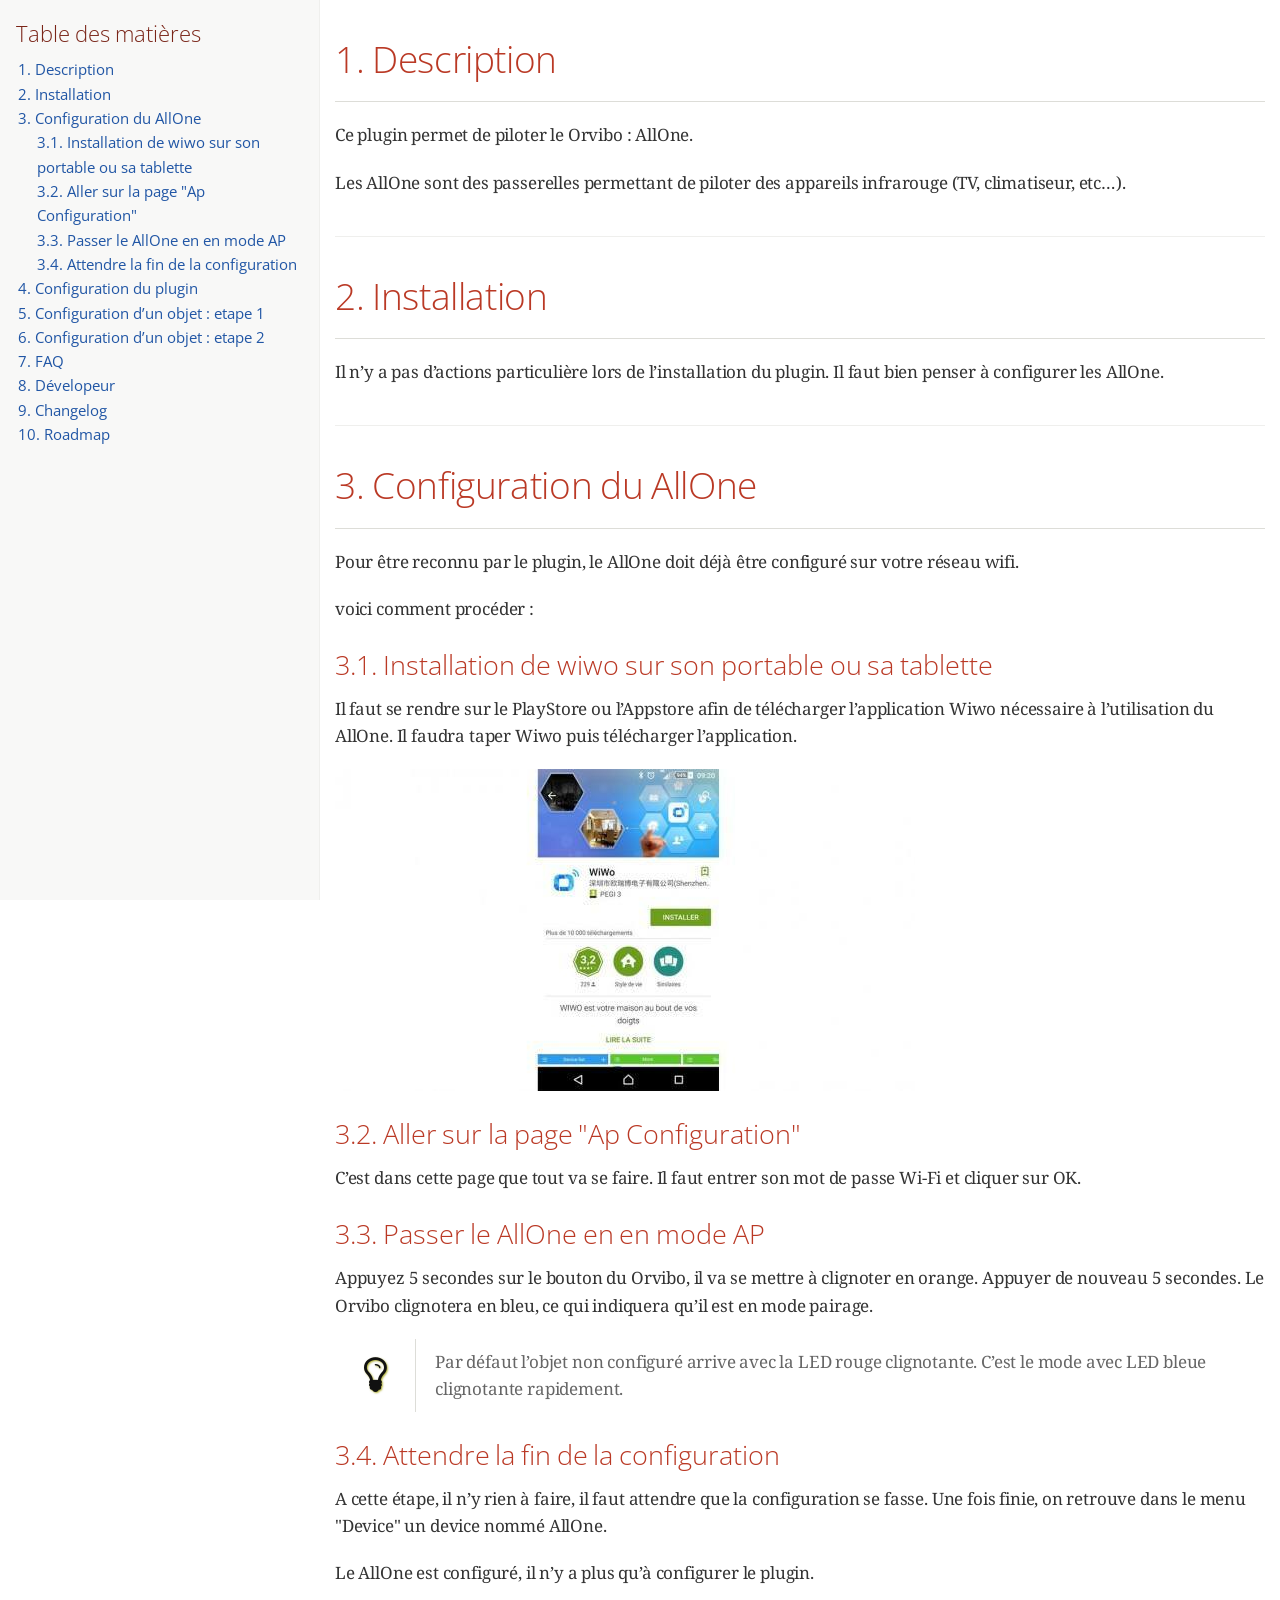
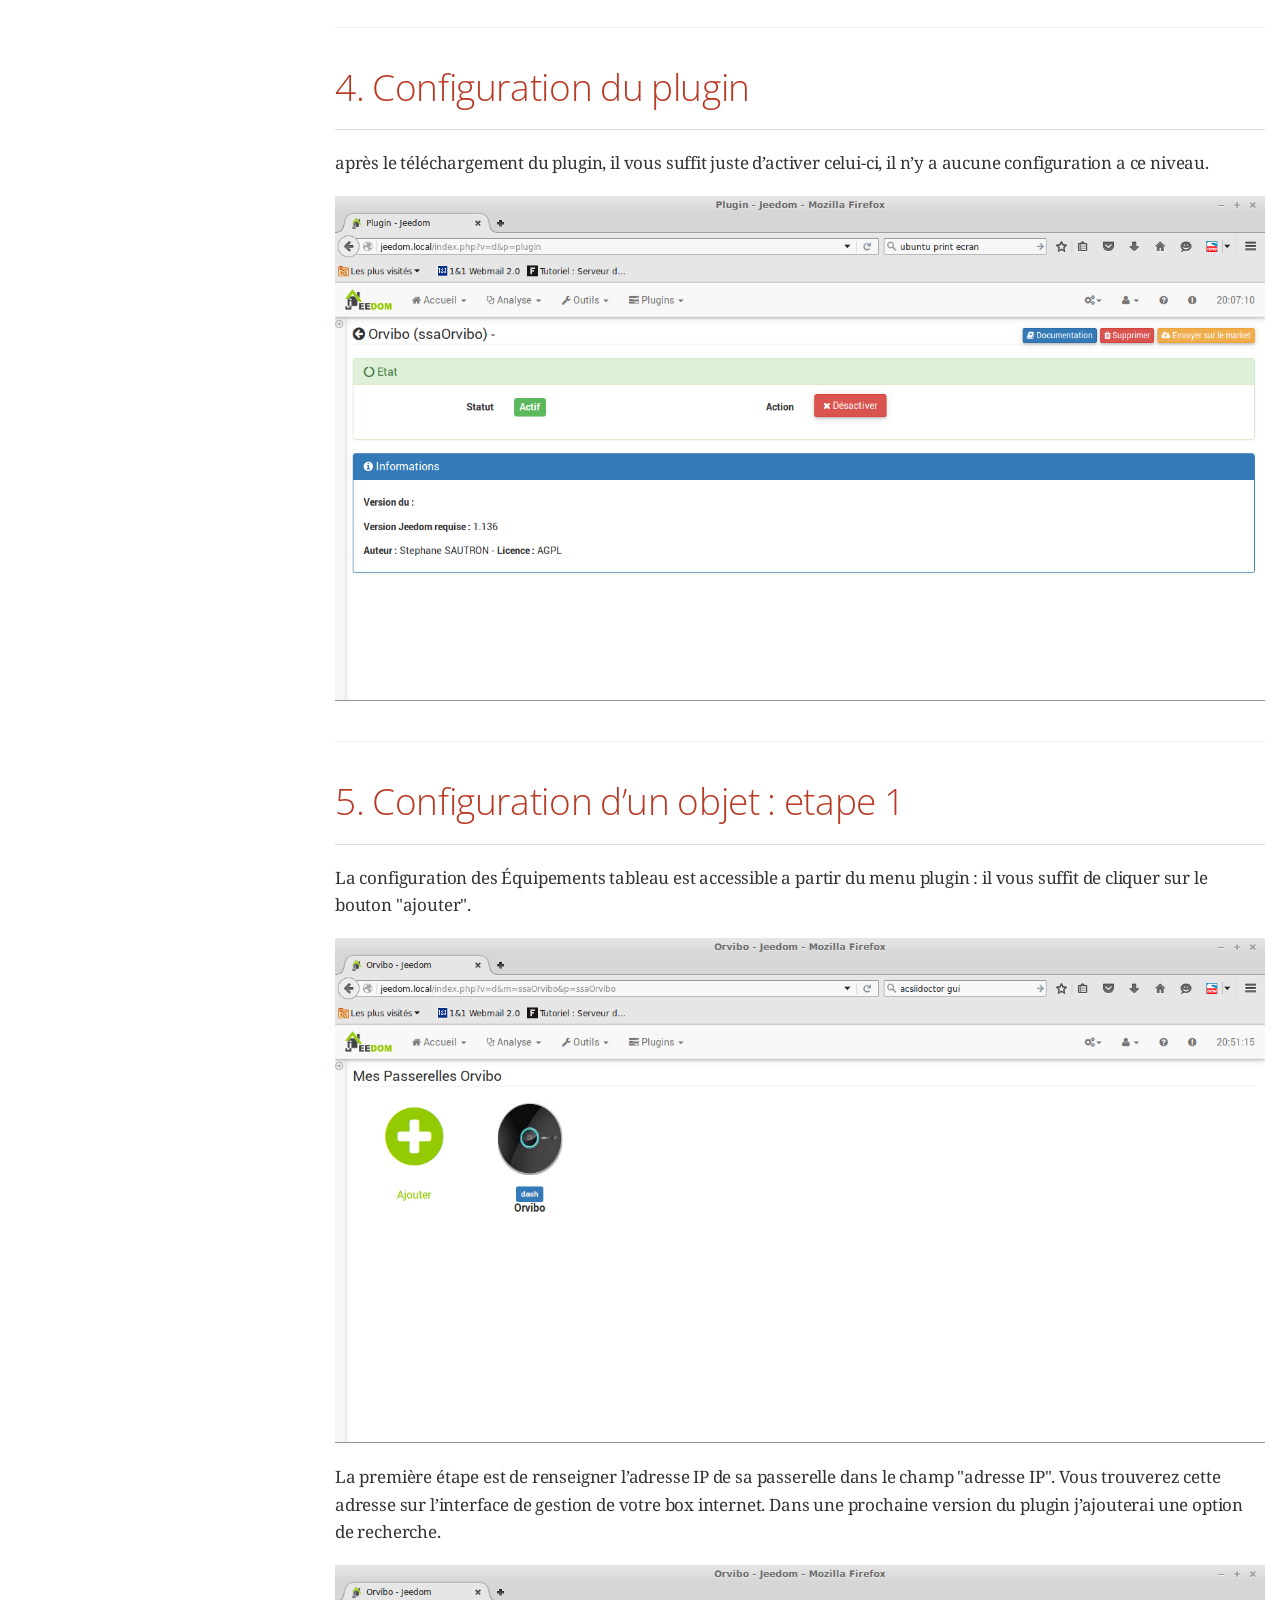
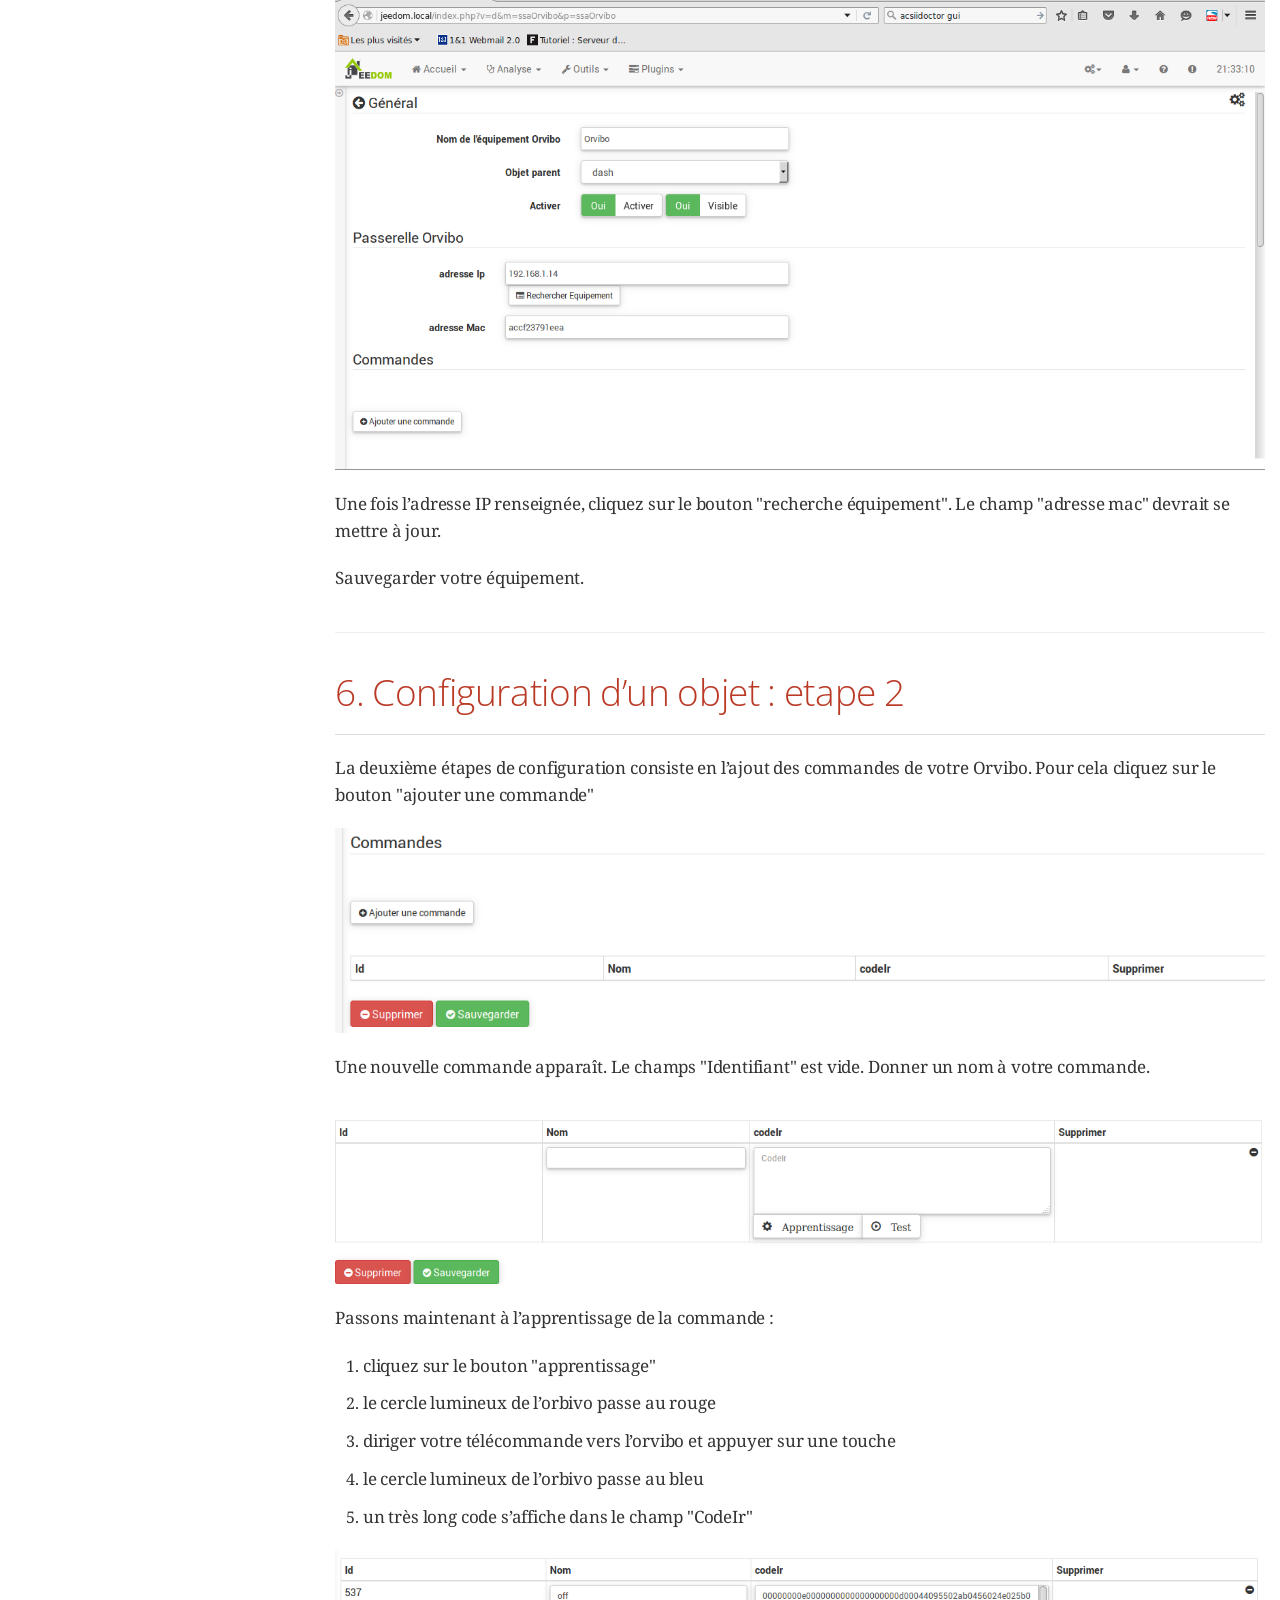
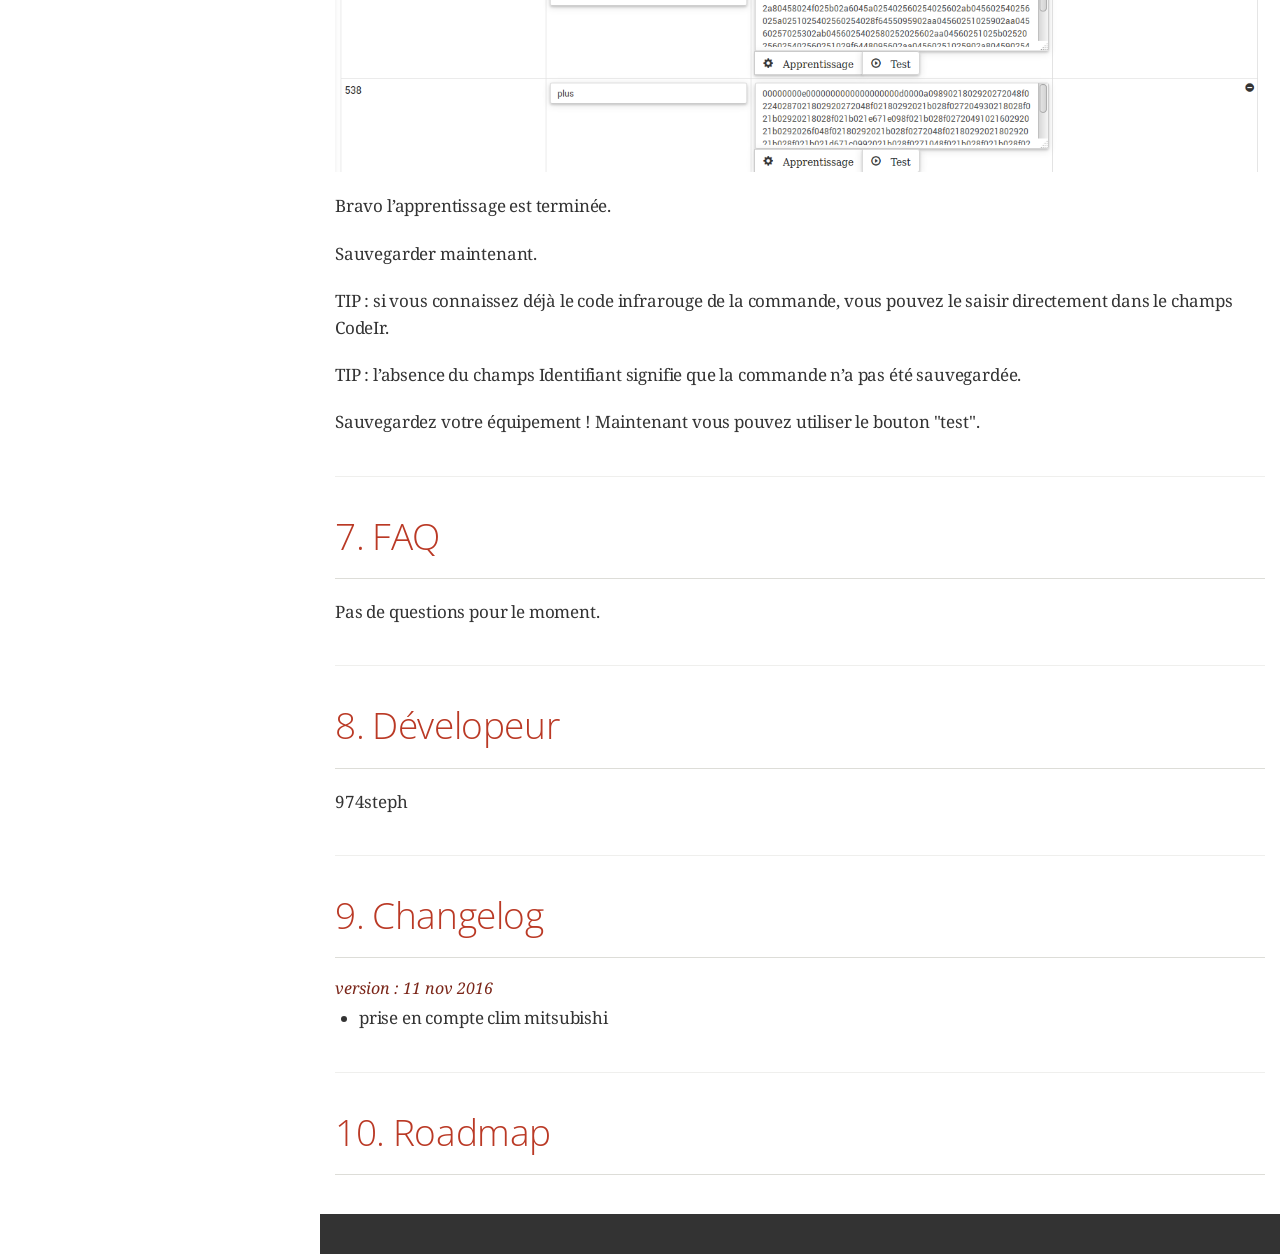
==== doc/de_DE/index.html @ c1d986a6 "[ROBOT] Action all" ====
<!DOCTYPE html>
<html lang="en">
<head>
<meta charset="UTF-8">
<!--[if IE]><meta http-equiv="X-UA-Compatible" content="IE=edge"><![endif]-->
<meta name="viewport" content="width=device-width, initial-scale=1.0">
<meta name="generator" content="Asciidoctor 1.5.3.dev">
<title>guide</title>
<link rel="stylesheet" href="https://fonts.googleapis.com/css?family=Open+Sans:300,300italic,400,400italic,600,600italic%7CNoto+Serif:400,400italic,700,700italic%7CDroid+Sans+Mono:400,700">
<style>
/* Asciidoctor default stylesheet | MIT License | http://asciidoctor.org */
/* Remove the comments around the @import statement below when using this as a custom stylesheet */
/*@import "https://fonts.googleapis.com/css?family=Open+Sans:300,300italic,400,400italic,600,600italic%7CNoto+Serif:400,400italic,700,700italic%7CDroid+Sans+Mono:400,700";*/
article,aside,details,figcaption,figure,footer,header,hgroup,main,nav,section,summary{display:block}
audio,canvas,video{display:inline-block}
audio:not([controls]){display:none;height:0}
[hidden],template{display:none}
script{display:none!important}
html{font-family:sans-serif;-ms-text-size-adjust:100%;-webkit-text-size-adjust:100%}
body{margin:0}
a{background:transparent}
a:focus{outline:thin dotted}
a:active,a:hover{outline:0}
h1{font-size:2em;margin:.67em 0}
abbr[title]{border-bottom:1px dotted}
b,strong{font-weight:bold}
dfn{font-style:italic}
hr{-moz-box-sizing:content-box;box-sizing:content-box;height:0}
mark{background:#ff0;color:#000}
code,kbd,pre,samp{font-family:monospace;font-size:1em}
pre{white-space:pre-wrap}
q{quotes:"\201C" "\201D" "\2018" "\2019"}
small{font-size:80%}
sub,sup{font-size:75%;line-height:0;position:relative;vertical-align:baseline}
sup{top:-.5em}
sub{bottom:-.25em}
img{border:0}
svg:not(:root){overflow:hidden}
figure{margin:0}
fieldset{border:1px solid silver;margin:0 2px;padding:.35em .625em .75em}
legend{border:0;padding:0}
button,input,select,textarea{font-family:inherit;font-size:100%;margin:0}
button,input{line-height:normal}
button,select{text-transform:none}
button,html input[type="button"],input[type="reset"],input[type="submit"]{-webkit-appearance:button;cursor:pointer}
button[disabled],html input[disabled]{cursor:default}
input[type="checkbox"],input[type="radio"]{box-sizing:border-box;padding:0}
input[type="search"]{-webkit-appearance:textfield;-moz-box-sizing:content-box;-webkit-box-sizing:content-box;box-sizing:content-box}
input[type="search"]::-webkit-search-cancel-button,input[type="search"]::-webkit-search-decoration{-webkit-appearance:none}
button::-moz-focus-inner,input::-moz-focus-inner{border:0;padding:0}
textarea{overflow:auto;vertical-align:top}
table{border-collapse:collapse;border-spacing:0}
*,*:before,*:after{-moz-box-sizing:border-box;-webkit-box-sizing:border-box;box-sizing:border-box}
html,body{font-size:100%}
body{background:#fff;color:rgba(0,0,0,.8);padding:0;margin:0;font-family:"Noto Serif","DejaVu Serif",serif;font-weight:400;font-style:normal;line-height:1;position:relative;cursor:auto}
a:hover{cursor:pointer}
img,object,embed{max-width:100%;height:auto}
object,embed{height:100%}
img{-ms-interpolation-mode:bicubic}
#map_canvas img,#map_canvas embed,#map_canvas object,.map_canvas img,.map_canvas embed,.map_canvas object{max-width:none!important}
.left{float:left!important}
.right{float:right!important}
.text-left{text-align:left!important}
.text-right{text-align:right!important}
.text-center{text-align:center!important}
.text-justify{text-align:justify!important}
.hide{display:none}
.antialiased,body{-webkit-font-smoothing:antialiased}
img{display:inline-block;vertical-align:middle}
textarea{height:auto;min-height:50px}
select{width:100%}
p.lead,.paragraph.lead>p,#preamble>.sectionbody>.paragraph:first-of-type p{font-size:1.21875em;line-height:1.6}
.subheader,.admonitionblock td.content>.title,.audioblock>.title,.exampleblock>.title,.imageblock>.title,.listingblock>.title,.literalblock>.title,.stemblock>.title,.openblock>.title,.paragraph>.title,.quoteblock>.title,table.tableblock>.title,.verseblock>.title,.videoblock>.title,.dlist>.title,.olist>.title,.ulist>.title,.qlist>.title,.hdlist>.title{line-height:1.45;color:#7a2518;font-weight:400;margin-top:0;margin-bottom:.25em}
div,dl,dt,dd,ul,ol,li,h1,h2,h3,#toctitle,.sidebarblock>.content>.title,h4,h5,h6,pre,form,p,blockquote,th,td{margin:0;padding:0;direction:ltr}
a{color:#2156a5;text-decoration:underline;line-height:inherit}
a:hover,a:focus{color:#1d4b8f}
a img{border:none}
p{font-family:inherit;font-weight:400;font-size:1em;line-height:1.6;margin-bottom:1.25em;text-rendering:optimizeLegibility}
p aside{font-size:.875em;line-height:1.35;font-style:italic}
h1,h2,h3,#toctitle,.sidebarblock>.content>.title,h4,h5,h6{font-family:"Open Sans","DejaVu Sans",sans-serif;font-weight:300;font-style:normal;color:#ba3925;text-rendering:optimizeLegibility;margin-top:1em;margin-bottom:.5em;line-height:1.0125em}
h1 small,h2 small,h3 small,#toctitle small,.sidebarblock>.content>.title small,h4 small,h5 small,h6 small{font-size:60%;color:#e99b8f;line-height:0}
h1{font-size:2.125em}
h2{font-size:1.6875em}
h3,#toctitle,.sidebarblock>.content>.title{font-size:1.375em}
h4,h5{font-size:1.125em}
h6{font-size:1em}
hr{border:solid #ddddd8;border-width:1px 0 0;clear:both;margin:1.25em 0 1.1875em;height:0}
em,i{font-style:italic;line-height:inherit}
strong,b{font-weight:bold;line-height:inherit}
small{font-size:60%;line-height:inherit}
code{font-family:"Droid Sans Mono","DejaVu Sans Mono",monospace;font-weight:400;color:rgba(0,0,0,.9)}
ul,ol,dl{font-size:1em;line-height:1.6;margin-bottom:1.25em;list-style-position:outside;font-family:inherit}
ul,ol,ul.no-bullet,ol.no-bullet{margin-left:1.5em}
ul li ul,ul li ol{margin-left:1.25em;margin-bottom:0;font-size:1em}
ul.square li ul,ul.circle li ul,ul.disc li ul{list-style:inherit}
ul.square{list-style-type:square}
ul.circle{list-style-type:circle}
ul.disc{list-style-type:disc}
ul.no-bullet{list-style:none}
ol li ul,ol li ol{margin-left:1.25em;margin-bottom:0}
dl dt{margin-bottom:.3125em;font-weight:bold}
dl dd{margin-bottom:1.25em}
abbr,acronym{text-transform:uppercase;font-size:90%;color:rgba(0,0,0,.8);border-bottom:1px dotted #ddd;cursor:help}
abbr{text-transform:none}
blockquote{margin:0 0 1.25em;padding:.5625em 1.25em 0 1.1875em;border-left:1px solid #ddd}
blockquote cite{display:block;font-size:.9375em;color:rgba(0,0,0,.6)}
blockquote cite:before{content:"\2014 \0020"}
blockquote cite a,blockquote cite a:visited{color:rgba(0,0,0,.6)}
blockquote,blockquote p{line-height:1.6;color:rgba(0,0,0,.85)}
@media only screen and (min-width:768px){h1,h2,h3,#toctitle,.sidebarblock>.content>.title,h4,h5,h6{line-height:1.2}
h1{font-size:2.75em}
h2{font-size:2.3125em}
h3,#toctitle,.sidebarblock>.content>.title{font-size:1.6875em}
h4{font-size:1.4375em}}table{background:#fff;margin-bottom:1.25em;border:solid 1px #dedede}
table thead,table tfoot{background:#f7f8f7;font-weight:bold}
table thead tr th,table thead tr td,table tfoot tr th,table tfoot tr td{padding:.5em .625em .625em;font-size:inherit;color:rgba(0,0,0,.8);text-align:left}
table tr th,table tr td{padding:.5625em .625em;font-size:inherit;color:rgba(0,0,0,.8)}
table tr.even,table tr.alt,table tr:nth-of-type(even){background:#f8f8f7}
table thead tr th,table tfoot tr th,table tbody tr td,table tr td,table tfoot tr td{display:table-cell;line-height:1.6}
h1,h2,h3,#toctitle,.sidebarblock>.content>.title,h4,h5,h6{line-height:1.2;word-spacing:-.05em}
h1 strong,h2 strong,h3 strong,#toctitle strong,.sidebarblock>.content>.title strong,h4 strong,h5 strong,h6 strong{font-weight:400}
.clearfix:before,.clearfix:after,.float-group:before,.float-group:after{content:" ";display:table}
.clearfix:after,.float-group:after{clear:both}
*:not(pre)>code{font-size:.9375em;font-style:normal!important;letter-spacing:0;padding:.1em .5ex;word-spacing:-.15em;background-color:#f7f7f8;-webkit-border-radius:4px;border-radius:4px;line-height:1.45;text-rendering:optimizeSpeed}
pre,pre>code{line-height:1.45;color:rgba(0,0,0,.9);font-family:"Droid Sans Mono","DejaVu Sans Mono",monospace;font-weight:400;text-rendering:optimizeSpeed}
.keyseq{color:rgba(51,51,51,.8)}
kbd{display:inline-block;color:rgba(0,0,0,.8);font-size:.75em;line-height:1.4;background-color:#f7f7f7;border:1px solid #ccc;-webkit-border-radius:3px;border-radius:3px;-webkit-box-shadow:0 1px 0 rgba(0,0,0,.2),0 0 0 .1em white inset;box-shadow:0 1px 0 rgba(0,0,0,.2),0 0 0 .1em #fff inset;margin:-.15em .15em 0 .15em;padding:.2em .6em .2em .5em;vertical-align:middle;white-space:nowrap}
.keyseq kbd:first-child{margin-left:0}
.keyseq kbd:last-child{margin-right:0}
.menuseq,.menu{color:rgba(0,0,0,.8)}
b.button:before,b.button:after{position:relative;top:-1px;font-weight:400}
b.button:before{content:"[";padding:0 3px 0 2px}
b.button:after{content:"]";padding:0 2px 0 3px}
p a>code:hover{color:rgba(0,0,0,.9)}
#header,#content,#footnotes,#footer{width:100%;margin-left:auto;margin-right:auto;margin-top:0;margin-bottom:0;max-width:62.5em;*zoom:1;position:relative;padding-left:.9375em;padding-right:.9375em}
#header:before,#header:after,#content:before,#content:after,#footnotes:before,#footnotes:after,#footer:before,#footer:after{content:" ";display:table}
#header:after,#content:after,#footnotes:after,#footer:after{clear:both}
#content{margin-top:1.25em}
#content:before{content:none}
#header>h1:first-child{color:rgba(0,0,0,.85);margin-top:2.25rem;margin-bottom:0}
#header>h1:first-child+#toc{margin-top:8px;border-top:1px solid #ddddd8}
#header>h1:only-child,body.toc2 #header>h1:nth-last-child(2){border-bottom:1px solid #ddddd8;padding-bottom:8px}
#header .details{border-bottom:1px solid #ddddd8;line-height:1.45;padding-top:.25em;padding-bottom:.25em;padding-left:.25em;color:rgba(0,0,0,.6);display:-ms-flexbox;display:-webkit-flex;display:flex;-ms-flex-flow:row wrap;-webkit-flex-flow:row wrap;flex-flow:row wrap}
#header .details span:first-child{margin-left:-.125em}
#header .details span.email a{color:rgba(0,0,0,.85)}
#header .details br{display:none}
#header .details br+span:before{content:"\00a0\2013\00a0"}
#header .details br+span.author:before{content:"\00a0\22c5\00a0";color:rgba(0,0,0,.85)}
#header .details br+span#revremark:before{content:"\00a0|\00a0"}
#header #revnumber{text-transform:capitalize}
#header #revnumber:after{content:"\00a0"}
#content>h1:first-child:not([class]){color:rgba(0,0,0,.85);border-bottom:1px solid #ddddd8;padding-bottom:8px;margin-top:0;padding-top:1rem;margin-bottom:1.25rem}
#toc{border-bottom:1px solid #efefed;padding-bottom:.5em}
#toc>ul{margin-left:.125em}
#toc ul.sectlevel0>li>a{font-style:italic}
#toc ul.sectlevel0 ul.sectlevel1{margin:.5em 0}
#toc ul{font-family:"Open Sans","DejaVu Sans",sans-serif;list-style-type:none}
#toc a{text-decoration:none}
#toc a:active{text-decoration:underline}
#toctitle{color:#7a2518;font-size:1.2em}
@media only screen and (min-width:768px){#toctitle{font-size:1.375em}
body.toc2{padding-left:15em;padding-right:0}
#toc.toc2{margin-top:0!important;background-color:#f8f8f7;position:fixed;width:15em;left:0;top:0;border-right:1px solid #efefed;border-top-width:0!important;border-bottom-width:0!important;z-index:1000;padding:1.25em 1em;height:100%;overflow:auto}
#toc.toc2 #toctitle{margin-top:0;font-size:1.2em}
#toc.toc2>ul{font-size:.9em;margin-bottom:0}
#toc.toc2 ul ul{margin-left:0;padding-left:1em}
#toc.toc2 ul.sectlevel0 ul.sectlevel1{padding-left:0;margin-top:.5em;margin-bottom:.5em}
body.toc2.toc-right{padding-left:0;padding-right:15em}
body.toc2.toc-right #toc.toc2{border-right-width:0;border-left:1px solid #efefed;left:auto;right:0}}@media only screen and (min-width:1280px){body.toc2{padding-left:20em;padding-right:0}
#toc.toc2{width:20em}
#toc.toc2 #toctitle{font-size:1.375em}
#toc.toc2>ul{font-size:.95em}
#toc.toc2 ul ul{padding-left:1.25em}
body.toc2.toc-right{padding-left:0;padding-right:20em}}#content #toc{border-style:solid;border-width:1px;border-color:#e0e0dc;margin-bottom:1.25em;padding:1.25em;background:#f8f8f7;-webkit-border-radius:4px;border-radius:4px}
#content #toc>:first-child{margin-top:0}
#content #toc>:last-child{margin-bottom:0}
#footer{max-width:100%;background-color:rgba(0,0,0,.8);padding:1.25em}
#footer-text{color:rgba(255,255,255,.8);line-height:1.44}
.sect1{padding-bottom:.625em}
@media only screen and (min-width:768px){.sect1{padding-bottom:1.25em}}.sect1+.sect1{border-top:1px solid #efefed}
#content h1>a.anchor,h2>a.anchor,h3>a.anchor,#toctitle>a.anchor,.sidebarblock>.content>.title>a.anchor,h4>a.anchor,h5>a.anchor,h6>a.anchor{position:absolute;z-index:1001;width:1.5ex;margin-left:-1.5ex;display:block;text-decoration:none!important;visibility:hidden;text-align:center;font-weight:400}
#content h1>a.anchor:before,h2>a.anchor:before,h3>a.anchor:before,#toctitle>a.anchor:before,.sidebarblock>.content>.title>a.anchor:before,h4>a.anchor:before,h5>a.anchor:before,h6>a.anchor:before{content:"\00A7";font-size:.85em;display:block;padding-top:.1em}
#content h1:hover>a.anchor,#content h1>a.anchor:hover,h2:hover>a.anchor,h2>a.anchor:hover,h3:hover>a.anchor,#toctitle:hover>a.anchor,.sidebarblock>.content>.title:hover>a.anchor,h3>a.anchor:hover,#toctitle>a.anchor:hover,.sidebarblock>.content>.title>a.anchor:hover,h4:hover>a.anchor,h4>a.anchor:hover,h5:hover>a.anchor,h5>a.anchor:hover,h6:hover>a.anchor,h6>a.anchor:hover{visibility:visible}
#content h1>a.link,h2>a.link,h3>a.link,#toctitle>a.link,.sidebarblock>.content>.title>a.link,h4>a.link,h5>a.link,h6>a.link{color:#ba3925;text-decoration:none}
#content h1>a.link:hover,h2>a.link:hover,h3>a.link:hover,#toctitle>a.link:hover,.sidebarblock>.content>.title>a.link:hover,h4>a.link:hover,h5>a.link:hover,h6>a.link:hover{color:#a53221}
.audioblock,.imageblock,.literalblock,.listingblock,.stemblock,.videoblock{margin-bottom:1.25em}
.admonitionblock td.content>.title,.audioblock>.title,.exampleblock>.title,.imageblock>.title,.listingblock>.title,.literalblock>.title,.stemblock>.title,.openblock>.title,.paragraph>.title,.quoteblock>.title,table.tableblock>.title,.verseblock>.title,.videoblock>.title,.dlist>.title,.olist>.title,.ulist>.title,.qlist>.title,.hdlist>.title{text-rendering:optimizeLegibility;text-align:left;font-family:"Noto Serif","DejaVu Serif",serif;font-size:1rem;font-style:italic}
table.tableblock>caption.title{white-space:nowrap;overflow:visible;max-width:0}
.paragraph.lead>p,#preamble>.sectionbody>.paragraph:first-of-type p{color:rgba(0,0,0,.85)}
table.tableblock #preamble>.sectionbody>.paragraph:first-of-type p{font-size:inherit}
.admonitionblock>table{border-collapse:separate;border:0;background:none;width:100%}
.admonitionblock>table td.icon{text-align:center;width:80px}
.admonitionblock>table td.icon img{max-width:none}
.admonitionblock>table td.icon .title{font-weight:bold;font-family:"Open Sans","DejaVu Sans",sans-serif;text-transform:uppercase}
.admonitionblock>table td.content{padding-left:1.125em;padding-right:1.25em;border-left:1px solid #ddddd8;color:rgba(0,0,0,.6)}
.admonitionblock>table td.content>:last-child>:last-child{margin-bottom:0}
.exampleblock>.content{border-style:solid;border-width:1px;border-color:#e6e6e6;margin-bottom:1.25em;padding:1.25em;background:#fff;-webkit-border-radius:4px;border-radius:4px}
.exampleblock>.content>:first-child{margin-top:0}
.exampleblock>.content>:last-child{margin-bottom:0}
.sidebarblock{border-style:solid;border-width:1px;border-color:#e0e0dc;margin-bottom:1.25em;padding:1.25em;background:#f8f8f7;-webkit-border-radius:4px;border-radius:4px}
.sidebarblock>:first-child{margin-top:0}
.sidebarblock>:last-child{margin-bottom:0}
.sidebarblock>.content>.title{color:#7a2518;margin-top:0;text-align:center}
.exampleblock>.content>:last-child>:last-child,.exampleblock>.content .olist>ol>li:last-child>:last-child,.exampleblock>.content .ulist>ul>li:last-child>:last-child,.exampleblock>.content .qlist>ol>li:last-child>:last-child,.sidebarblock>.content>:last-child>:last-child,.sidebarblock>.content .olist>ol>li:last-child>:last-child,.sidebarblock>.content .ulist>ul>li:last-child>:last-child,.sidebarblock>.content .qlist>ol>li:last-child>:last-child{margin-bottom:0}
.literalblock pre,.listingblock pre:not(.highlight),.listingblock pre[class="highlight"],.listingblock pre[class^="highlight "],.listingblock pre.CodeRay,.listingblock pre.prettyprint{background:#f7f7f8}
.sidebarblock .literalblock pre,.sidebarblock .listingblock pre:not(.highlight),.sidebarblock .listingblock pre[class="highlight"],.sidebarblock .listingblock pre[class^="highlight "],.sidebarblock .listingblock pre.CodeRay,.sidebarblock .listingblock pre.prettyprint{background:#f2f1f1}
.literalblock pre,.literalblock pre[class],.listingblock pre,.listingblock pre[class]{-webkit-border-radius:4px;border-radius:4px;word-wrap:break-word;padding:1em;font-size:.8125em}
.literalblock pre.nowrap,.literalblock pre[class].nowrap,.listingblock pre.nowrap,.listingblock pre[class].nowrap{overflow-x:auto;white-space:pre;word-wrap:normal}
@media only screen and (min-width:768px){.literalblock pre,.literalblock pre[class],.listingblock pre,.listingblock pre[class]{font-size:.90625em}}@media only screen and (min-width:1280px){.literalblock pre,.literalblock pre[class],.listingblock pre,.listingblock pre[class]{font-size:1em}}.literalblock.output pre{color:#f7f7f8;background-color:rgba(0,0,0,.9)}
.listingblock pre.highlightjs{padding:0}
.listingblock pre.highlightjs>code{padding:1em;-webkit-border-radius:4px;border-radius:4px}
.listingblock pre.prettyprint{border-width:0}
.listingblock>.content{position:relative}
.listingblock code[data-lang]:before{display:none;content:attr(data-lang);position:absolute;font-size:.75em;top:.425rem;right:.5rem;line-height:1;text-transform:uppercase;color:#999}
.listingblock:hover code[data-lang]:before{display:block}
.listingblock.terminal pre .command:before{content:attr(data-prompt);padding-right:.5em;color:#999}
.listingblock.terminal pre .command:not([data-prompt]):before{content:"$"}
table.pyhltable{border-collapse:separate;border:0;margin-bottom:0;background:none}
table.pyhltable td{vertical-align:top;padding-top:0;padding-bottom:0}
table.pyhltable td.code{padding-left:.75em;padding-right:0}
pre.pygments .lineno,table.pyhltable td:not(.code){color:#999;padding-left:0;padding-right:.5em;border-right:1px solid #ddddd8}
pre.pygments .lineno{display:inline-block;margin-right:.25em}
table.pyhltable .linenodiv{background:none!important;padding-right:0!important}
.quoteblock{margin:0 1em 1.25em 1.5em;display:table}
.quoteblock>.title{margin-left:-1.5em;margin-bottom:.75em}
.quoteblock blockquote,.quoteblock blockquote p{color:rgba(0,0,0,.85);font-size:1.15rem;line-height:1.75;word-spacing:.1em;letter-spacing:0;font-style:italic;text-align:justify}
.quoteblock blockquote{margin:0;padding:0;border:0}
.quoteblock blockquote:before{content:"\201c";float:left;font-size:2.75em;font-weight:bold;line-height:.6em;margin-left:-.6em;color:#7a2518;text-shadow:0 1px 2px rgba(0,0,0,.1)}
.quoteblock blockquote>.paragraph:last-child p{margin-bottom:0}
.quoteblock .attribution{margin-top:.5em;margin-right:.5ex;text-align:right}
.quoteblock .quoteblock{margin-left:0;margin-right:0;padding:.5em 0;border-left:3px solid rgba(0,0,0,.6)}
.quoteblock .quoteblock blockquote{padding:0 0 0 .75em}
.quoteblock .quoteblock blockquote:before{display:none}
.verseblock{margin:0 1em 1.25em 1em}
.verseblock pre{font-family:"Open Sans","DejaVu Sans",sans;font-size:1.15rem;color:rgba(0,0,0,.85);font-weight:300;text-rendering:optimizeLegibility}
.verseblock pre strong{font-weight:400}
.verseblock .attribution{margin-top:1.25rem;margin-left:.5ex}
.quoteblock .attribution,.verseblock .attribution{font-size:.9375em;line-height:1.45;font-style:italic}
.quoteblock .attribution br,.verseblock .attribution br{display:none}
.quoteblock .attribution cite,.verseblock .attribution cite{display:block;letter-spacing:-.05em;color:rgba(0,0,0,.6)}
.quoteblock.abstract{margin:0 0 1.25em 0;display:block}
.quoteblock.abstract blockquote,.quoteblock.abstract blockquote p{text-align:left;word-spacing:0}
.quoteblock.abstract blockquote:before,.quoteblock.abstract blockquote p:first-of-type:before{display:none}
table.tableblock{max-width:100%;border-collapse:separate}
table.tableblock td>.paragraph:last-child p>p:last-child,table.tableblock th>p:last-child,table.tableblock td>p:last-child{margin-bottom:0}
table.spread{width:100%}
table.tableblock,th.tableblock,td.tableblock{border:0 solid #dedede}
table.grid-all th.tableblock,table.grid-all td.tableblock{border-width:0 1px 1px 0}
table.grid-all tfoot>tr>th.tableblock,table.grid-all tfoot>tr>td.tableblock{border-width:1px 1px 0 0}
table.grid-cols th.tableblock,table.grid-cols td.tableblock{border-width:0 1px 0 0}
table.grid-all *>tr>.tableblock:last-child,table.grid-cols *>tr>.tableblock:last-child{border-right-width:0}
table.grid-rows th.tableblock,table.grid-rows td.tableblock{border-width:0 0 1px 0}
table.grid-all tbody>tr:last-child>th.tableblock,table.grid-all tbody>tr:last-child>td.tableblock,table.grid-all thead:last-child>tr>th.tableblock,table.grid-rows tbody>tr:last-child>th.tableblock,table.grid-rows tbody>tr:last-child>td.tableblock,table.grid-rows thead:last-child>tr>th.tableblock{border-bottom-width:0}
table.grid-rows tfoot>tr>th.tableblock,table.grid-rows tfoot>tr>td.tableblock{border-width:1px 0 0 0}
table.frame-all{border-width:1px}
table.frame-sides{border-width:0 1px}
table.frame-topbot{border-width:1px 0}
th.halign-left,td.halign-left{text-align:left}
th.halign-right,td.halign-right{text-align:right}
th.halign-center,td.halign-center{text-align:center}
th.valign-top,td.valign-top{vertical-align:top}
th.valign-bottom,td.valign-bottom{vertical-align:bottom}
th.valign-middle,td.valign-middle{vertical-align:middle}
table thead th,table tfoot th{font-weight:bold}
tbody tr th{display:table-cell;line-height:1.6;background:#f7f8f7}
tbody tr th,tbody tr th p,tfoot tr th,tfoot tr th p{color:rgba(0,0,0,.8);font-weight:bold}
p.tableblock>code:only-child{background:none;padding:0}
p.tableblock{font-size:1em}
td>div.verse{white-space:pre}
ol{margin-left:1.75em}
ul li ol{margin-left:1.5em}
dl dd{margin-left:1.125em}
dl dd:last-child,dl dd:last-child>:last-child{margin-bottom:0}
ol>li p,ul>li p,ul dd,ol dd,.olist .olist,.ulist .ulist,.ulist .olist,.olist .ulist{margin-bottom:.625em}
ul.unstyled,ol.unnumbered,ul.checklist,ul.none{list-style-type:none}
ul.unstyled,ol.unnumbered,ul.checklist{margin-left:.625em}
ul.checklist li>p:first-child>.fa-square-o:first-child,ul.checklist li>p:first-child>.fa-check-square-o:first-child{width:1em;font-size:.85em}
ul.checklist li>p:first-child>input[type="checkbox"]:first-child{width:1em;position:relative;top:1px}
ul.inline{margin:0 auto .625em auto;margin-left:-1.375em;margin-right:0;padding:0;list-style:none;overflow:hidden}
ul.inline>li{list-style:none;float:left;margin-left:1.375em;display:block}
ul.inline>li>*{display:block}
.unstyled dl dt{font-weight:400;font-style:normal}
ol.arabic{list-style-type:decimal}
ol.decimal{list-style-type:decimal-leading-zero}
ol.loweralpha{list-style-type:lower-alpha}
ol.upperalpha{list-style-type:upper-alpha}
ol.lowerroman{list-style-type:lower-roman}
ol.upperroman{list-style-type:upper-roman}
ol.lowergreek{list-style-type:lower-greek}
.hdlist>table,.colist>table{border:0;background:none}
.hdlist>table>tbody>tr,.colist>table>tbody>tr{background:none}
td.hdlist1{padding-right:.75em;font-weight:bold}
td.hdlist1,td.hdlist2{vertical-align:top}
.literalblock+.colist,.listingblock+.colist{margin-top:-.5em}
.colist>table tr>td:first-of-type{padding:0 .75em;line-height:1}
.colist>table tr>td:last-of-type{padding:.25em 0}
.thumb,.th{line-height:0;display:inline-block;border:solid 4px #fff;-webkit-box-shadow:0 0 0 1px #ddd;box-shadow:0 0 0 1px #ddd}
.imageblock.left,.imageblock[style*="float: left"]{margin:.25em .625em 1.25em 0}
.imageblock.right,.imageblock[style*="float: right"]{margin:.25em 0 1.25em .625em}
.imageblock>.title{margin-bottom:0}
.imageblock.thumb,.imageblock.th{border-width:6px}
.imageblock.thumb>.title,.imageblock.th>.title{padding:0 .125em}
.image.left,.image.right{margin-top:.25em;margin-bottom:.25em;display:inline-block;line-height:0}
.image.left{margin-right:.625em}
.image.right{margin-left:.625em}
a.image{text-decoration:none}
span.footnote,span.footnoteref{vertical-align:super;font-size:.875em}
span.footnote a,span.footnoteref a{text-decoration:none}
span.footnote a:active,span.footnoteref a:active{text-decoration:underline}
#footnotes{padding-top:.75em;padding-bottom:.75em;margin-bottom:.625em}
#footnotes hr{width:20%;min-width:6.25em;margin:-.25em 0 .75em 0;border-width:1px 0 0 0}
#footnotes .footnote{padding:0 .375em;line-height:1.3;font-size:.875em;margin-left:1.2em;text-indent:-1.2em;margin-bottom:.2em}
#footnotes .footnote a:first-of-type{font-weight:bold;text-decoration:none}
#footnotes .footnote:last-of-type{margin-bottom:0}
#content #footnotes{margin-top:-.625em;margin-bottom:0;padding:.75em 0}
.gist .file-data>table{border:0;background:#fff;width:100%;margin-bottom:0}
.gist .file-data>table td.line-data{width:99%}
div.unbreakable{page-break-inside:avoid}
.big{font-size:larger}
.small{font-size:smaller}
.underline{text-decoration:underline}
.overline{text-decoration:overline}
.line-through{text-decoration:line-through}
.aqua{color:#00bfbf}
.aqua-background{background-color:#00fafa}
.black{color:#000}
.black-background{background-color:#000}
.blue{color:#0000bf}
.blue-background{background-color:#0000fa}
.fuchsia{color:#bf00bf}
.fuchsia-background{background-color:#fa00fa}
.gray{color:#606060}
.gray-background{background-color:#7d7d7d}
.green{color:#006000}
.green-background{background-color:#007d00}
.lime{color:#00bf00}
.lime-background{background-color:#00fa00}
.maroon{color:#600000}
.maroon-background{background-color:#7d0000}
.navy{color:#000060}
.navy-background{background-color:#00007d}
.olive{color:#606000}
.olive-background{background-color:#7d7d00}
.purple{color:#600060}
.purple-background{background-color:#7d007d}
.red{color:#bf0000}
.red-background{background-color:#fa0000}
.silver{color:#909090}
.silver-background{background-color:#bcbcbc}
.teal{color:#006060}
.teal-background{background-color:#007d7d}
.white{color:#bfbfbf}
.white-background{background-color:#fafafa}
.yellow{color:#bfbf00}
.yellow-background{background-color:#fafa00}
span.icon>.fa{cursor:default}
.admonitionblock td.icon [class^="fa icon-"]{font-size:2.5em;text-shadow:1px 1px 2px rgba(0,0,0,.5);cursor:default}
.admonitionblock td.icon .icon-note:before{content:"\f05a";color:#19407c}
.admonitionblock td.icon .icon-tip:before{content:"\f0eb";text-shadow:1px 1px 2px rgba(155,155,0,.8);color:#111}
.admonitionblock td.icon .icon-warning:before{content:"\f071";color:#bf6900}
.admonitionblock td.icon .icon-caution:before{content:"\f06d";color:#bf3400}
.admonitionblock td.icon .icon-important:before{content:"\f06a";color:#bf0000}
.conum[data-value]{display:inline-block;color:#fff!important;background-color:rgba(0,0,0,.8);-webkit-border-radius:100px;border-radius:100px;text-align:center;font-size:.75em;width:1.67em;height:1.67em;line-height:1.67em;font-family:"Open Sans","DejaVu Sans",sans-serif;font-style:normal;font-weight:bold}
.conum[data-value] *{color:#fff!important}
.conum[data-value]+b{display:none}
.conum[data-value]:after{content:attr(data-value)}
pre .conum[data-value]{position:relative;top:-.125em}
b.conum *{color:inherit!important}
.conum:not([data-value]):empty{display:none}
h1,h2{letter-spacing:-.01em}
dt,th.tableblock,td.content{text-rendering:optimizeLegibility}
p,td.content{letter-spacing:-.01em}
p strong,td.content strong{letter-spacing:-.005em}
p,blockquote,dt,td.content{font-size:1.0625rem}
p{margin-bottom:1.25rem}
.sidebarblock p,.sidebarblock dt,.sidebarblock td.content,p.tableblock{font-size:1em}
.exampleblock>.content{background-color:#fffef7;border-color:#e0e0dc;-webkit-box-shadow:0 1px 4px #e0e0dc;box-shadow:0 1px 4px #e0e0dc}
.print-only{display:none!important}
@media print{@page{margin:1.25cm .75cm}
*{-webkit-box-shadow:none!important;box-shadow:none!important;text-shadow:none!important}
a{color:inherit!important;text-decoration:underline!important}
a.bare,a[href^="#"],a[href^="mailto:"]{text-decoration:none!important}
a[href^="http:"]:not(.bare):after,a[href^="https:"]:not(.bare):after{content:"(" attr(href) ")";display:inline-block;font-size:.875em;padding-left:.25em}
abbr[title]:after{content:" (" attr(title) ")"}
pre,blockquote,tr,img{page-break-inside:avoid}
thead{display:table-header-group}
img{max-width:100%!important}
p,blockquote,dt,td.content{font-size:1em;orphans:3;widows:3}
h2,h3,#toctitle,.sidebarblock>.content>.title{page-break-after:avoid}
#toc,.sidebarblock,.exampleblock>.content{background:none!important}
#toc{border-bottom:1px solid #ddddd8!important;padding-bottom:0!important}
.sect1{padding-bottom:0!important}
.sect1+.sect1{border:0!important}
#header>h1:first-child{margin-top:1.25rem}
body.book #header{text-align:center}
body.book #header>h1:first-child{border:0!important;margin:2.5em 0 1em 0}
body.book #header .details{border:0!important;display:block;padding:0!important}
body.book #header .details span:first-child{margin-left:0!important}
body.book #header .details br{display:block}
body.book #header .details br+span:before{content:none!important}
body.book #toc{border:0!important;text-align:left!important;padding:0!important;margin:0!important}
body.book #toc,body.book #preamble,body.book h1.sect0,body.book .sect1>h2{page-break-before:always}
.listingblock code[data-lang]:before{display:block}
#footer{background:none!important;padding:0 .9375em}
#footer-text{color:rgba(0,0,0,.6)!important;font-size:.9em}
.hide-on-print{display:none!important}
.print-only{display:block!important}
.hide-for-print{display:none!important}
.show-for-print{display:inherit!important}}
</style>
<link rel="stylesheet" href="https://cdnjs.cloudflare.com/ajax/libs/font-awesome/4.3.0/css/font-awesome.min.css">
</head>
<body class="article toc2 toc-left">
<div id="header">
<div id="toc" class="toc2">
<div id="toctitle">Table des matières</div>
<ul class="sectlevel1">
<li><a href="#_description">1. Description</a></li>
<li><a href="#_installation">2. Installation</a></li>
<li><a href="#_configuration_du_allone">3. Configuration du AllOne</a>
<ul class="sectlevel2">
<li><a href="#_installation_de_wiwo_sur_son_portable_ou_sa_tablette">3.1. Installation de wiwo sur son portable ou sa tablette</a></li>
<li><a href="#_aller_sur_la_page_ap_configuration">3.2. Aller sur la page "Ap Configuration"</a></li>
<li><a href="#_passer_le_allone_en_en_mode_ap">3.3. Passer le AllOne en  en mode AP</a></li>
<li><a href="#_attendre_la_fin_de_la_configuration">3.4. Attendre la fin de la configuration</a></li>
</ul>
</li>
<li><a href="#_configuration_du_plugin">4. Configuration du plugin</a></li>
<li><a href="#_configuration_d_un_objet_etape_1">5. Configuration d&#8217;un objet : etape 1</a></li>
<li><a href="#_configuration_d_un_objet_etape_2">6. Configuration d&#8217;un objet : etape 2</a></li>
<li><a href="#_faq">7. FAQ</a></li>
<li><a href="#_dévelopeur">8. Dévelopeur</a></li>
<li><a href="#_changelog">9. Changelog</a></li>
<li><a href="#_roadmap">10. Roadmap</a></li>
</ul>
</div>
</div>
<div id="content">
<div class="sect1">
<h2 id="_description">1. Description</h2>
<div class="sectionbody">
<hr>
<div class="paragraph">
<p>Ce plugin permet de piloter le Orvibo : AllOne.</p>
</div>
<div class="paragraph">
<p>Les AllOne sont des passerelles permettant de piloter des appareils infrarouge (TV, climatiseur, etc&#8230;&#8203;).</p>
</div>
</div>
</div>
<div class="sect1">
<h2 id="_installation">2. Installation</h2>
<div class="sectionbody">
<hr>
<div class="paragraph">
<p>Il n&#8217;y a pas d&#8217;actions particulière lors  de l&#8217;installation du plugin.
Il faut bien penser à configurer les AllOne.</p>
</div>
</div>
</div>
<div class="sect1">
<h2 id="_configuration_du_allone">3. Configuration du AllOne</h2>
<div class="sectionbody">
<hr>
<div class="paragraph">
<p>Pour être reconnu par le plugin, le AllOne doit déjà être configuré sur votre réseau wifi.</p>
</div>
<div class="paragraph">
<p>voici comment procéder :</p>
</div>
<div class="sect2">
<h3 id="_installation_de_wiwo_sur_son_portable_ou_sa_tablette">3.1. Installation de wiwo sur son portable ou sa tablette</h3>
<div class="paragraph">
<p>Il faut se rendre sur le PlayStore ou l’Appstore afin de télécharger l’application Wiwo nécessaire à l’utilisation du AllOne.
Il faudra taper Wiwo puis télécharger l’application.</p>
</div>
<div class="imageblock">
<div class="content">
<img src="../images/wiwo.jpg" alt="wiwo">
</div>
</div>
</div>
<div class="sect2">
<h3 id="_aller_sur_la_page_ap_configuration">3.2. Aller sur la page "Ap Configuration"</h3>
<div class="paragraph">
<p>C’est dans cette page que tout va se faire.
Il faut entrer son  mot de passe Wi-Fi et cliquer sur OK.</p>
</div>
</div>
<div class="sect2">
<h3 id="_passer_le_allone_en_en_mode_ap">3.3. Passer le AllOne en  en mode AP</h3>
<div class="paragraph">
<p>Appuyez 5 secondes sur le bouton du Orvibo, il va se mettre à clignoter en orange.
Appuyer de nouveau 5 secondes. Le Orvibo clignotera en bleu, ce qui indiquera qu’il est en mode pairage.</p>
</div>
<div class="admonitionblock tip">
<table>
<tr>
<td class="icon">
<i class="fa icon-tip" title="Tip"></i>
</td>
<td class="content">
Par défaut l’objet non configuré arrive avec la LED rouge clignotante.
C’est le mode avec LED  bleue clignotante rapidement.
</td>
</tr>
</table>
</div>
</div>
<div class="sect2">
<h3 id="_attendre_la_fin_de_la_configuration">3.4. Attendre la fin de la configuration</h3>
<div class="paragraph">
<p>A cette étape, il n&#8217;y rien à faire,
il faut attendre que la configuration se fasse.
Une fois finie, on retrouve dans le menu "Device" un device nommé AllOne.</p>
</div>
<div class="paragraph">
<p>Le AllOne est configuré, il n&#8217;y a plus qu&#8217;à configurer le plugin.</p>
</div>
</div>
</div>
</div>
<div class="sect1">
<h2 id="_configuration_du_plugin">4. Configuration du plugin</h2>
<div class="sectionbody">
<hr>
<div class="paragraph">
<p>après le téléchargement du plugin, il vous suffit juste d&#8217;activer celui-ci, il n&#8217;y a aucune configuration a ce niveau.</p>
</div>
<div class="imageblock">
<div class="content">
<img src="../images/plugin.png" alt="plugin">
</div>
</div>
</div>
</div>
<div class="sect1">
<h2 id="_configuration_d_un_objet_etape_1">5. Configuration d&#8217;un objet : etape 1</h2>
<div class="sectionbody">
<hr>
<div class="paragraph">
<p>La configuration des Équipements tableau est accessible a partir du menu plugin :
il vous suffit de cliquer sur le bouton "ajouter".</p>
</div>
<div class="imageblock">
<div class="content">
<img src="../images/plugin2.png" alt="plugin2">
</div>
</div>
<div class="paragraph">
<p>La première étape est de renseigner l&#8217;adresse IP de sa passerelle dans le champ "adresse IP".
Vous trouverez cette adresse sur l&#8217;interface de gestion de votre box internet.
Dans une prochaine version du plugin j&#8217;ajouterai une option de recherche.</p>
</div>
<div class="imageblock">
<div class="content">
<img src="../images/plugin3.png" alt="plugin3">
</div>
</div>
<div class="paragraph">
<p>Une fois l&#8217;adresse IP renseignée, cliquez sur le bouton "recherche équipement". Le champ "adresse mac" devrait se mettre à jour.</p>
</div>
<div class="paragraph">
<p>Sauvegarder votre équipement.</p>
</div>
</div>
</div>
<div class="sect1">
<h2 id="_configuration_d_un_objet_etape_2">6. Configuration d&#8217;un objet : etape 2</h2>
<div class="sectionbody">
<hr>
<div class="paragraph">
<p>La deuxième étapes de configuration consiste en l&#8217;ajout des commandes de votre Orvibo.
Pour cela cliquez sur le bouton "ajouter une commande"</p>
</div>
<div class="imageblock">
<div class="content">
<img src="../images/plugin4.png" alt="plugin4">
</div>
</div>
<div class="paragraph">
<p>Une nouvelle commande apparaît. Le champs "Identifiant" est vide.
Donner un nom à votre commande.</p>
</div>
<div class="imageblock">
<div class="content">
<img src="../images/plugin5.png" alt="plugin5">
</div>
</div>
<div class="paragraph">
<p>Passons maintenant à l&#8217;apprentissage de la commande :</p>
</div>
<div class="olist arabic">
<ol class="arabic">
<li>
<p>cliquez sur le bouton "apprentissage"</p>
</li>
<li>
<p>le cercle lumineux de l&#8217;orbivo passe au rouge</p>
</li>
<li>
<p>diriger votre télécommande vers l&#8217;orvibo et appuyer sur une touche</p>
</li>
<li>
<p>le cercle lumineux de l&#8217;orbivo passe au bleu</p>
</li>
<li>
<p>un très long code s&#8217;affiche dans le champ "CodeIr"</p>
</li>
</ol>
</div>
<div class="imageblock">
<div class="content">
<img src="../images/plugin6.png" alt="plugin6">
</div>
</div>
<div class="paragraph">
<p>Bravo l&#8217;apprentissage est terminée.</p>
</div>
<div class="paragraph">
<p>Sauvegarder maintenant.</p>
</div>
<div class="paragraph">
<p>TIP : si vous connaissez déjà le code infrarouge de la commande, vous pouvez le saisir directement dans le champs CodeIr.</p>
</div>
<div class="paragraph">
<p>TIP : l&#8217;absence du champs Identifiant signifie que la commande n&#8217;a pas été sauvegardée.</p>
</div>
<div class="paragraph">
<p>Sauvegardez votre équipement !
Maintenant vous pouvez utiliser le bouton "test".</p>
</div>
</div>
</div>
<div class="sect1">
<h2 id="_faq">7. FAQ</h2>
<div class="sectionbody">
<hr>
<div class="paragraph">
<p>Pas de questions pour le moment.</p>
</div>
</div>
</div>
<div class="sect1">
<h2 id="_dévelopeur">8. Dévelopeur</h2>
<div class="sectionbody">
<hr>
<div class="paragraph">
<p>974steph</p>
</div>
</div>
</div>
<div class="sect1">
<h2 id="_changelog">9. Changelog</h2>
<div class="sectionbody">
<hr>
<div class="ulist">
<div class="title">version : 11 nov 2016</div>
<ul>
<li>
<p>prise en compte clim mitsubishi</p>
</li>
</ul>
</div>
</div>
</div>
<div class="sect1">
<h2 id="_roadmap">10. Roadmap</h2>
<div class="sectionbody">
<hr>
</div>
</div>
</div>
<div id="footer">
<div id="footer-text">
</div>
</div>
</body>
</html>
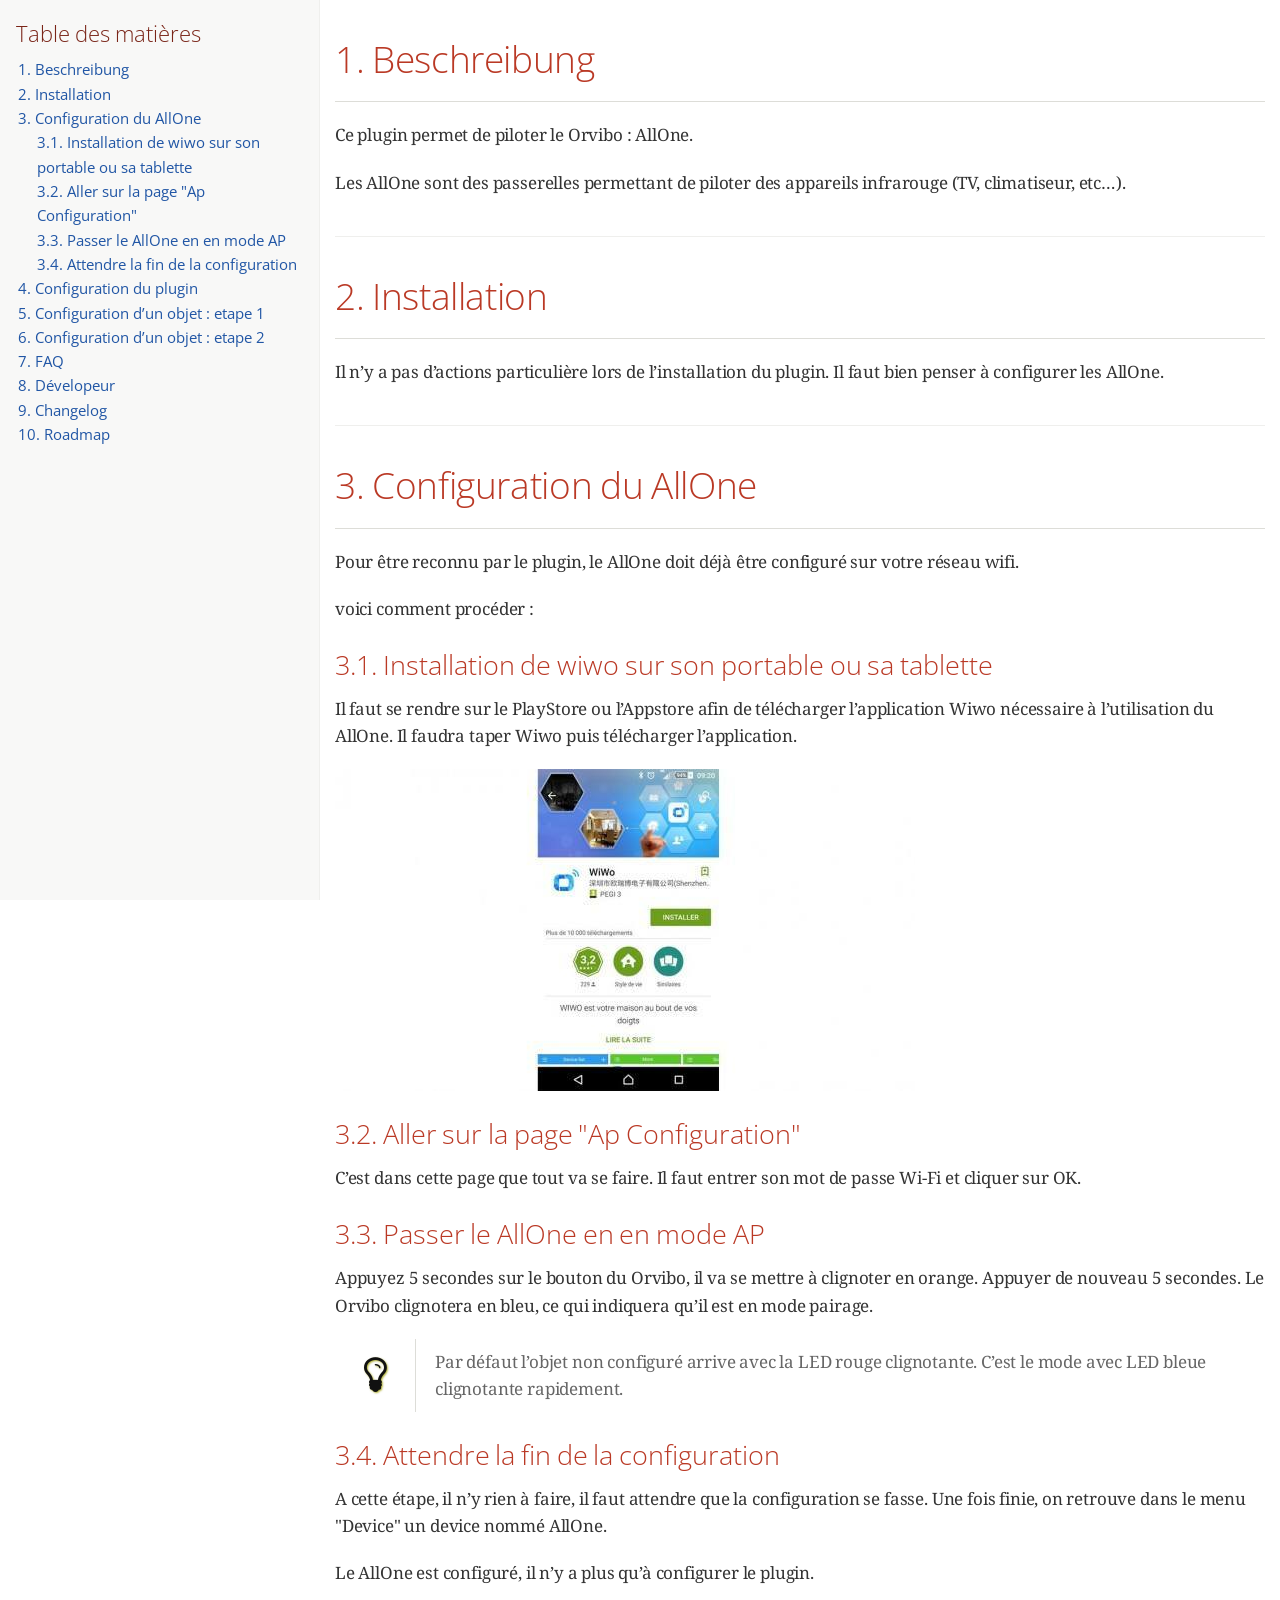
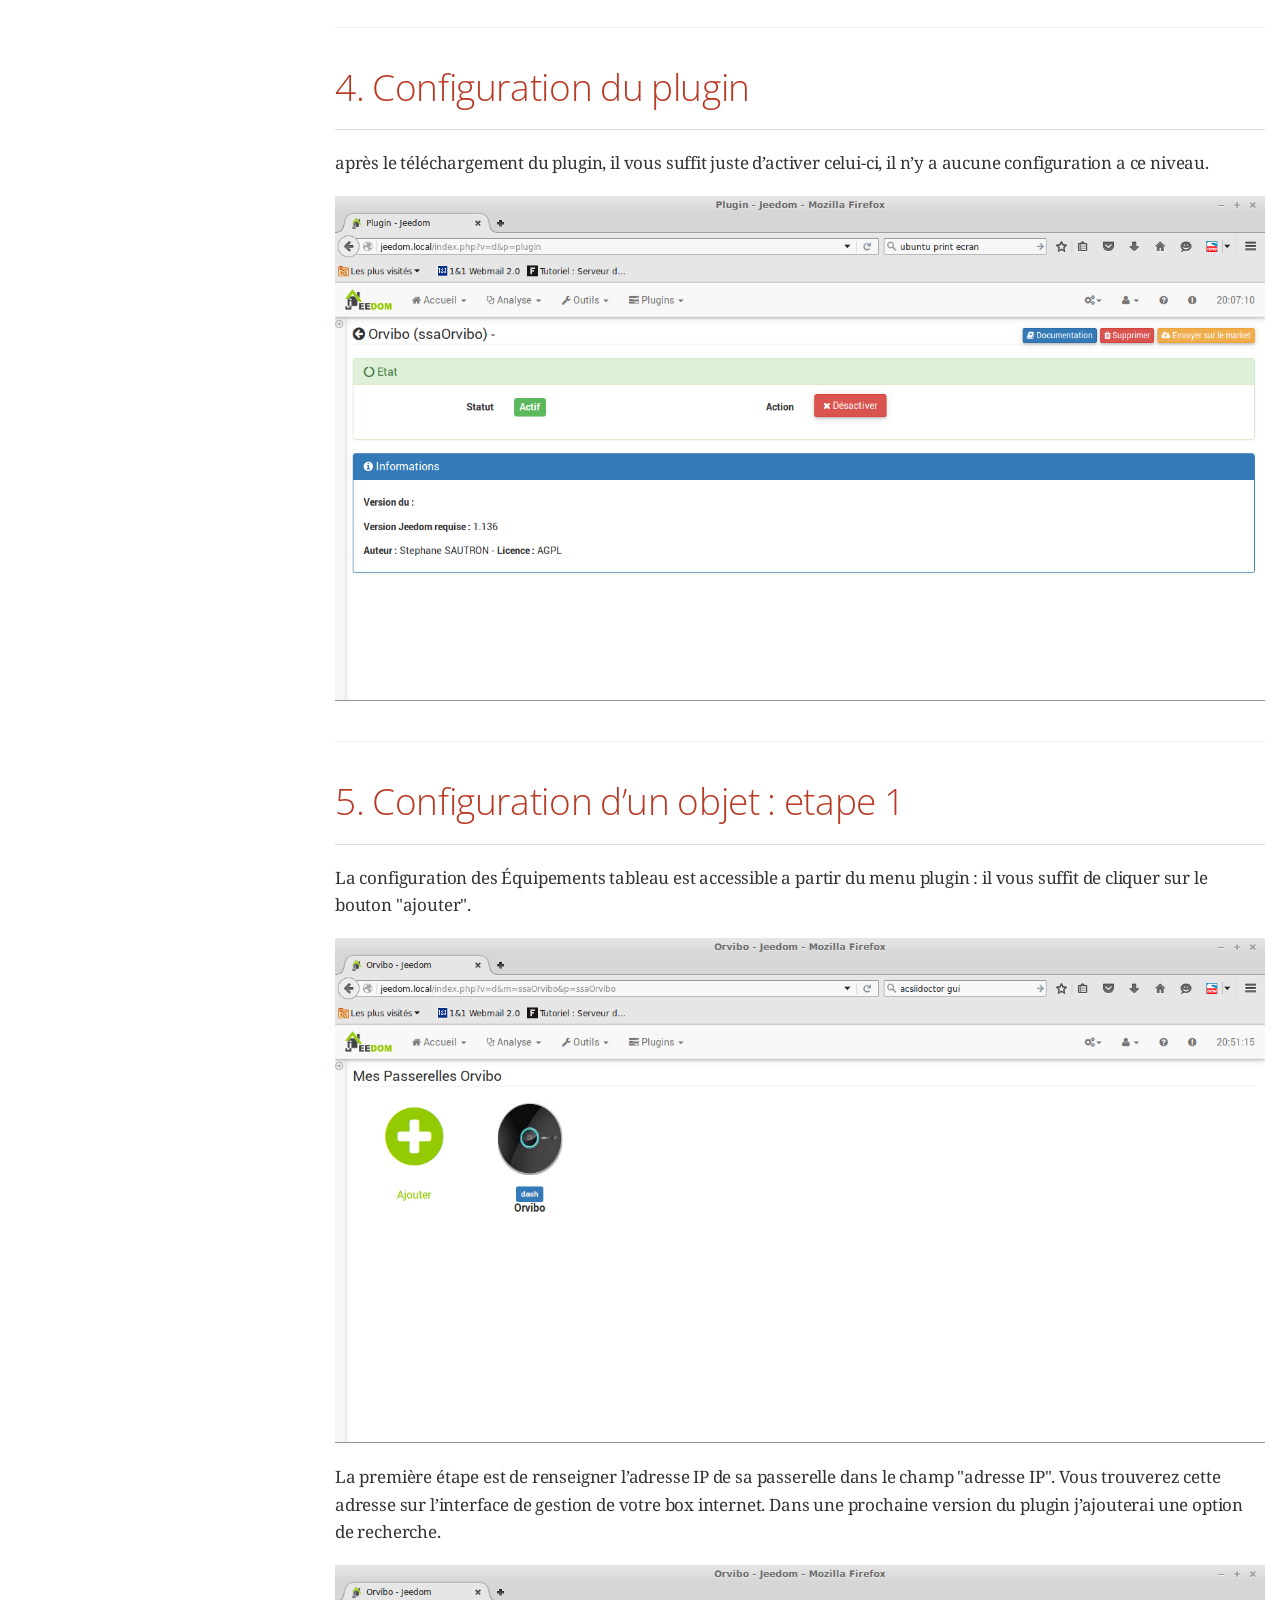
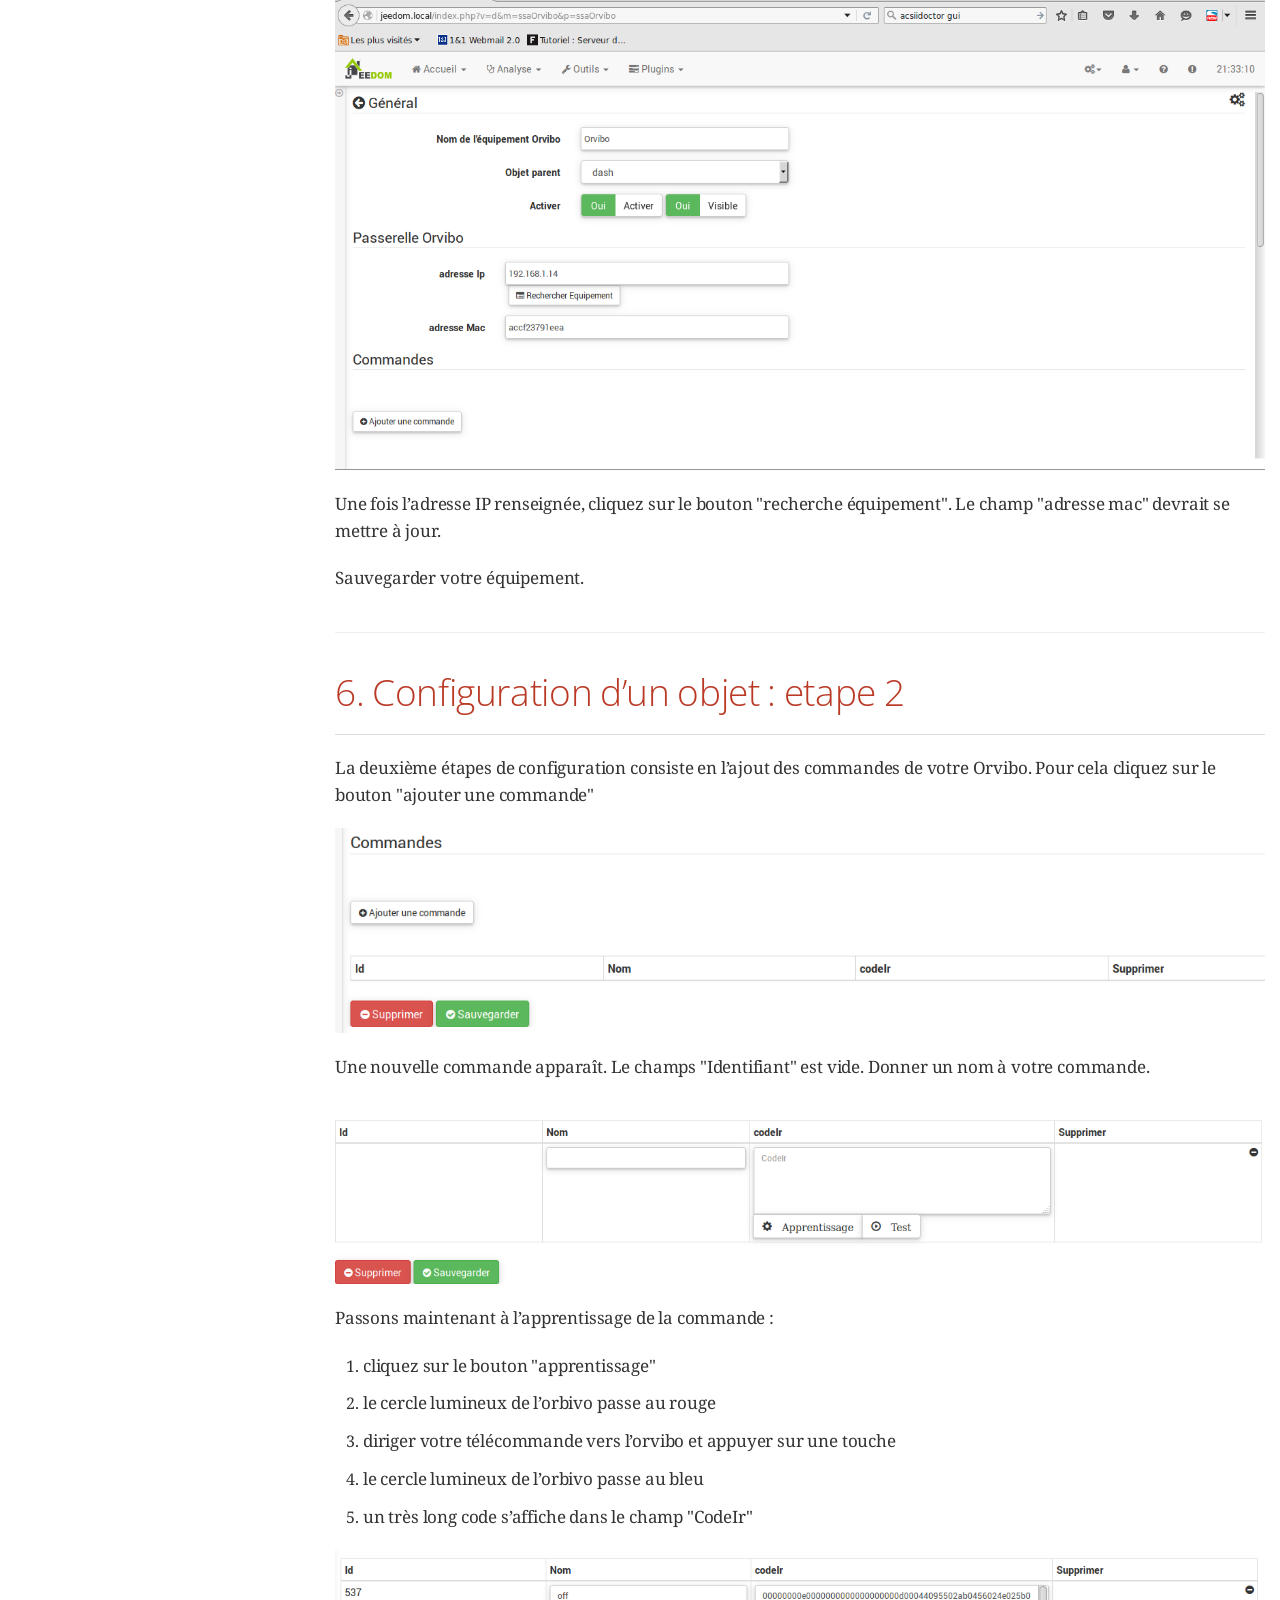
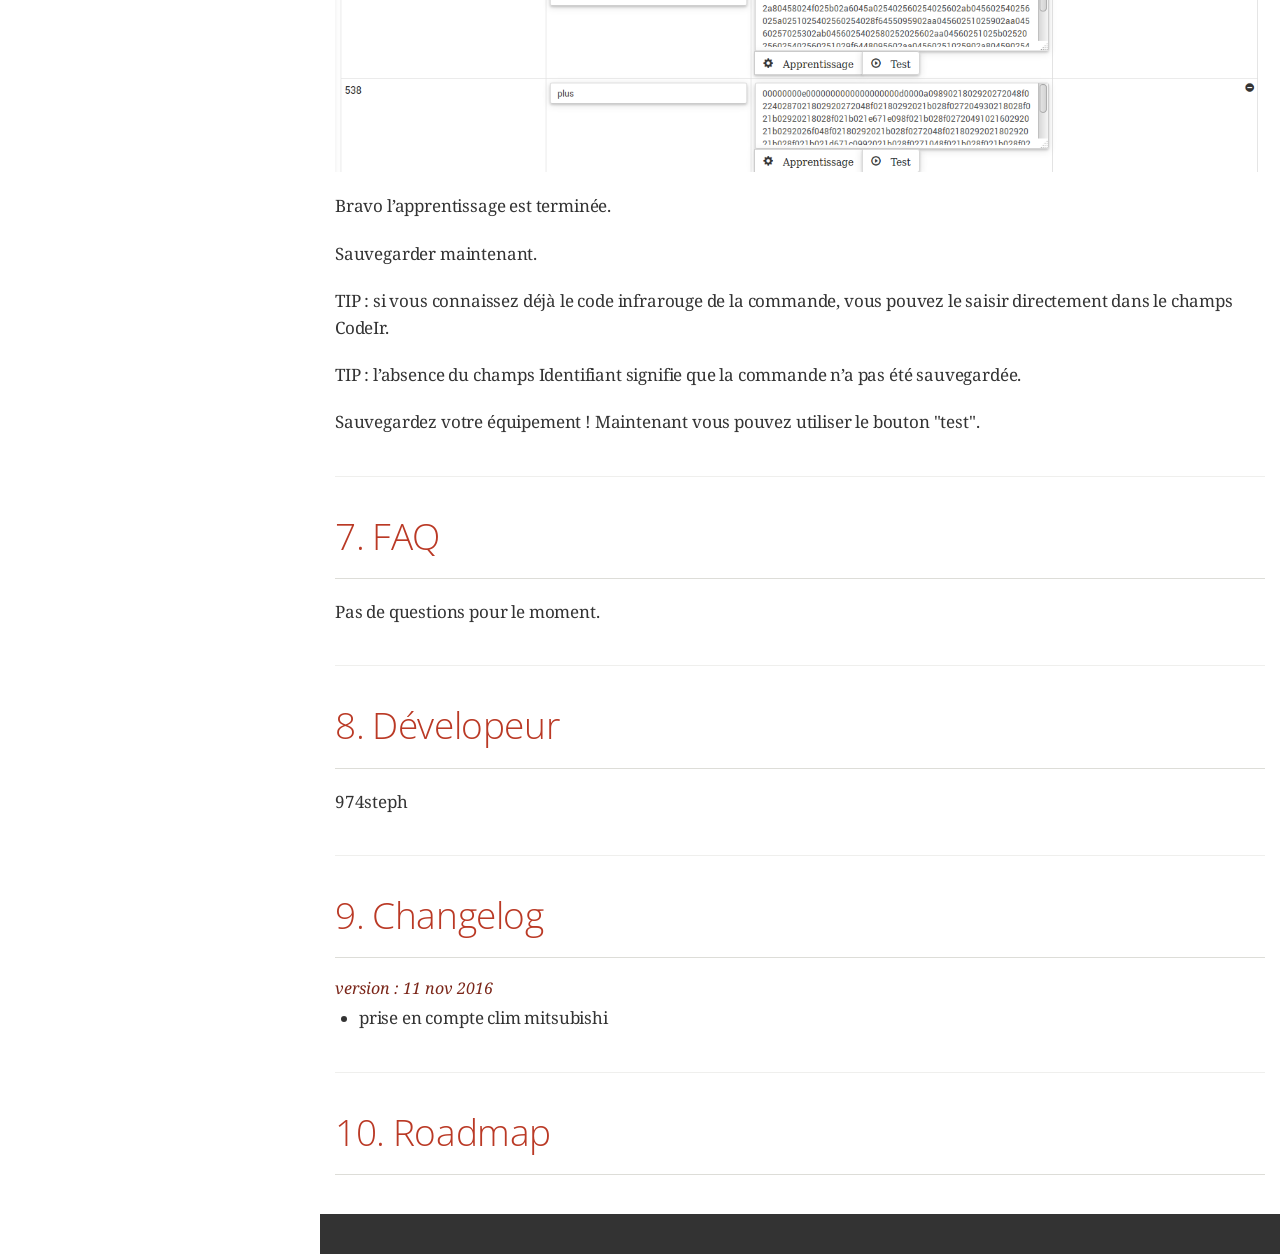
==== commit 52c96cfb: "[ROBOT] Action all" ====
--- a/doc/de_DE/index.html
+++ b/doc/de_DE/index.html
@@ -415,7 +415,7 @@
 <div id="toc" class="toc2">
 <div id="toctitle">Table des matières</div>
 <ul class="sectlevel1">
-<li><a href="#_description">1. Description</a></li>
+<li><a href="#_beschreibung">1. Beschreibung</a></li>
 <li><a href="#_installation">2. Installation</a></li>
 <li><a href="#_configuration_du_allone">3. Configuration du AllOne</a>
 <ul class="sectlevel2">
@@ -437,7 +437,7 @@
 </div>
 <div id="content">
 <div class="sect1">
-<h2 id="_description">1. Description</h2>
+<h2 id="_beschreibung">1. Beschreibung</h2>
 <div class="sectionbody">
 <hr>
 <div class="paragraph">
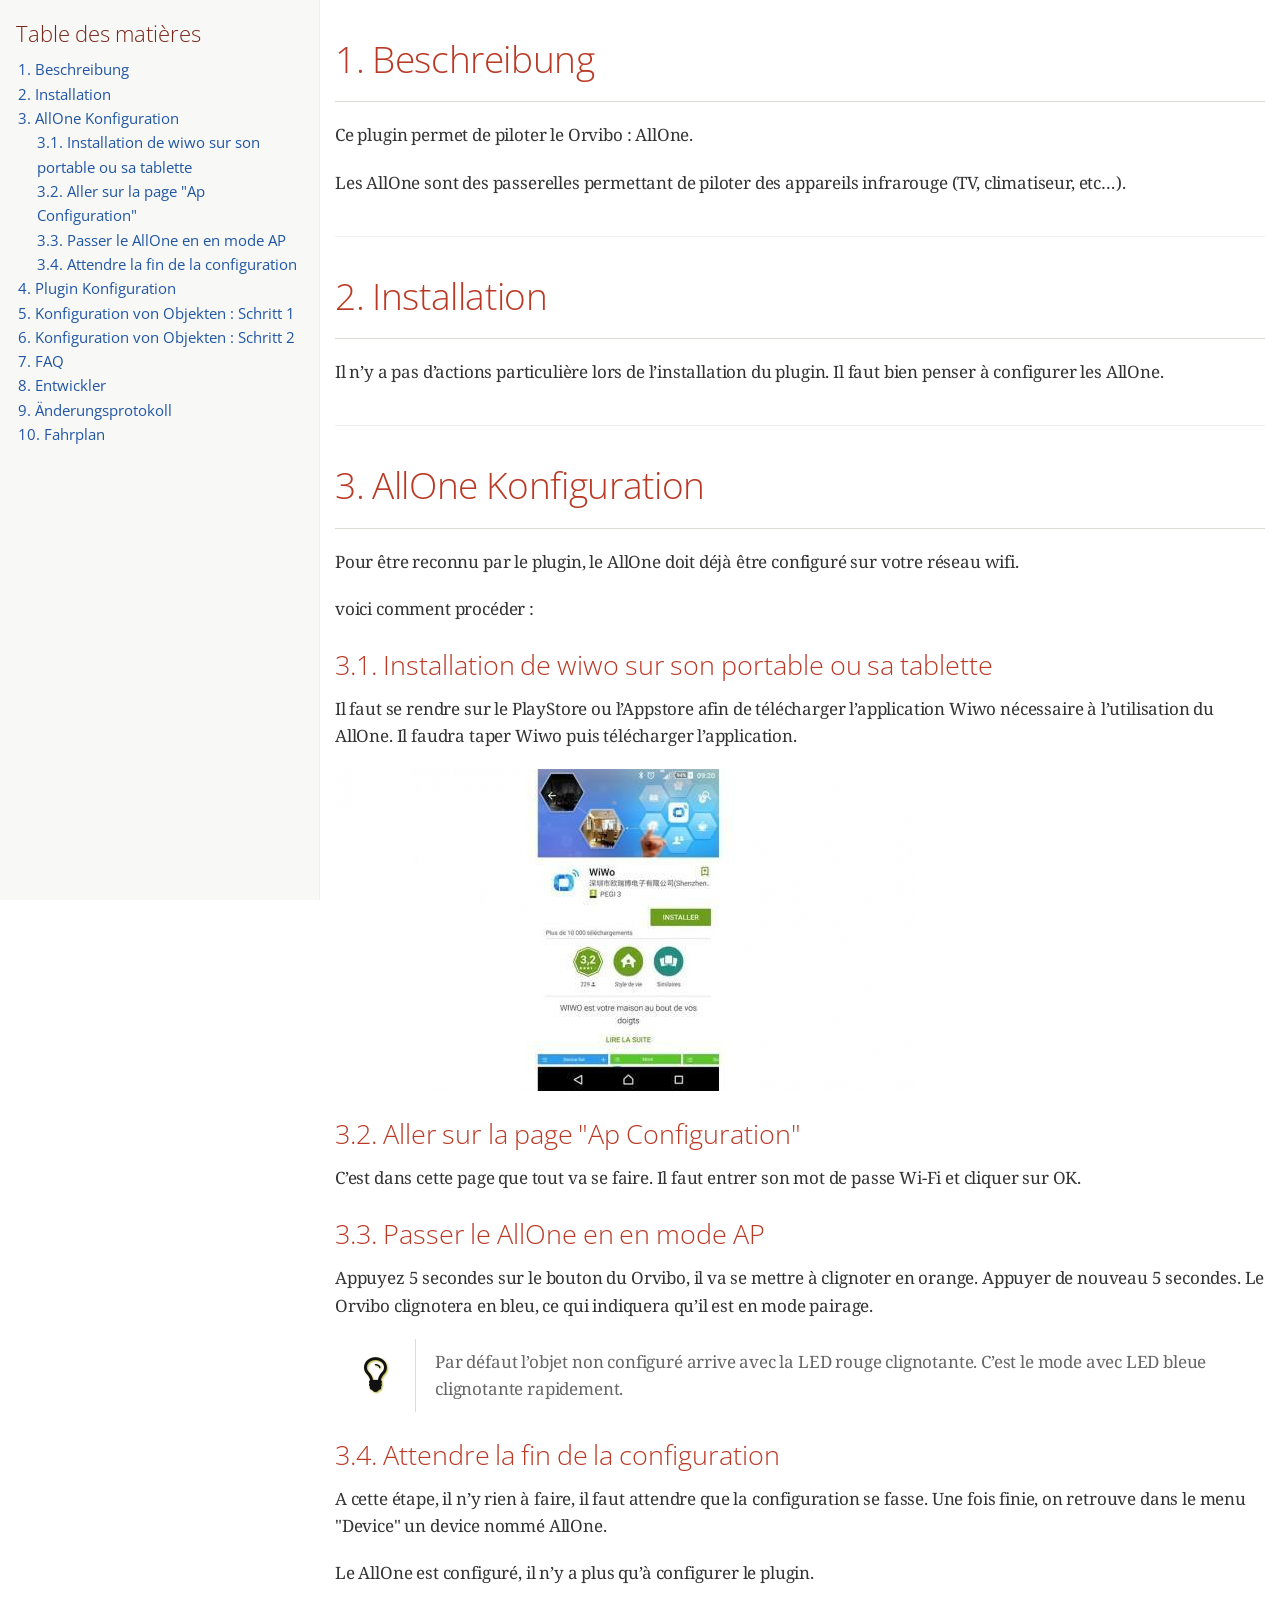
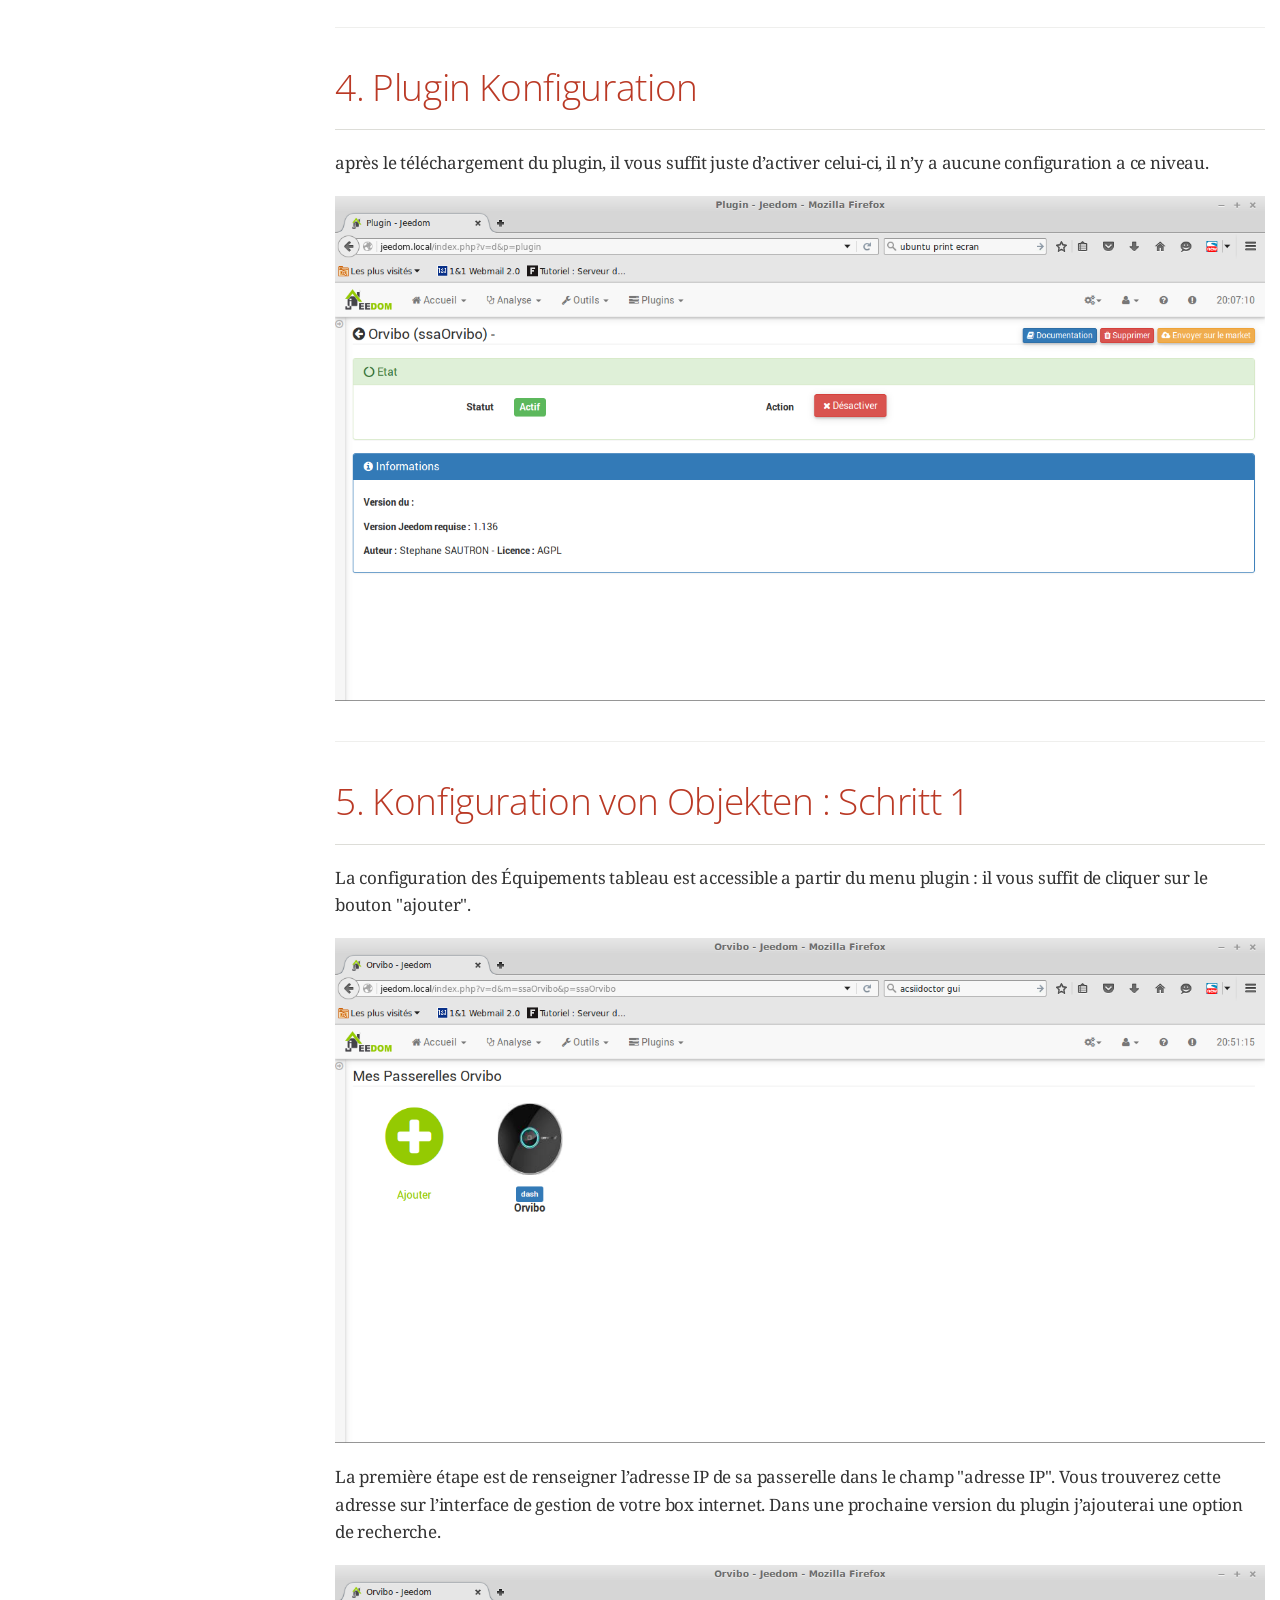
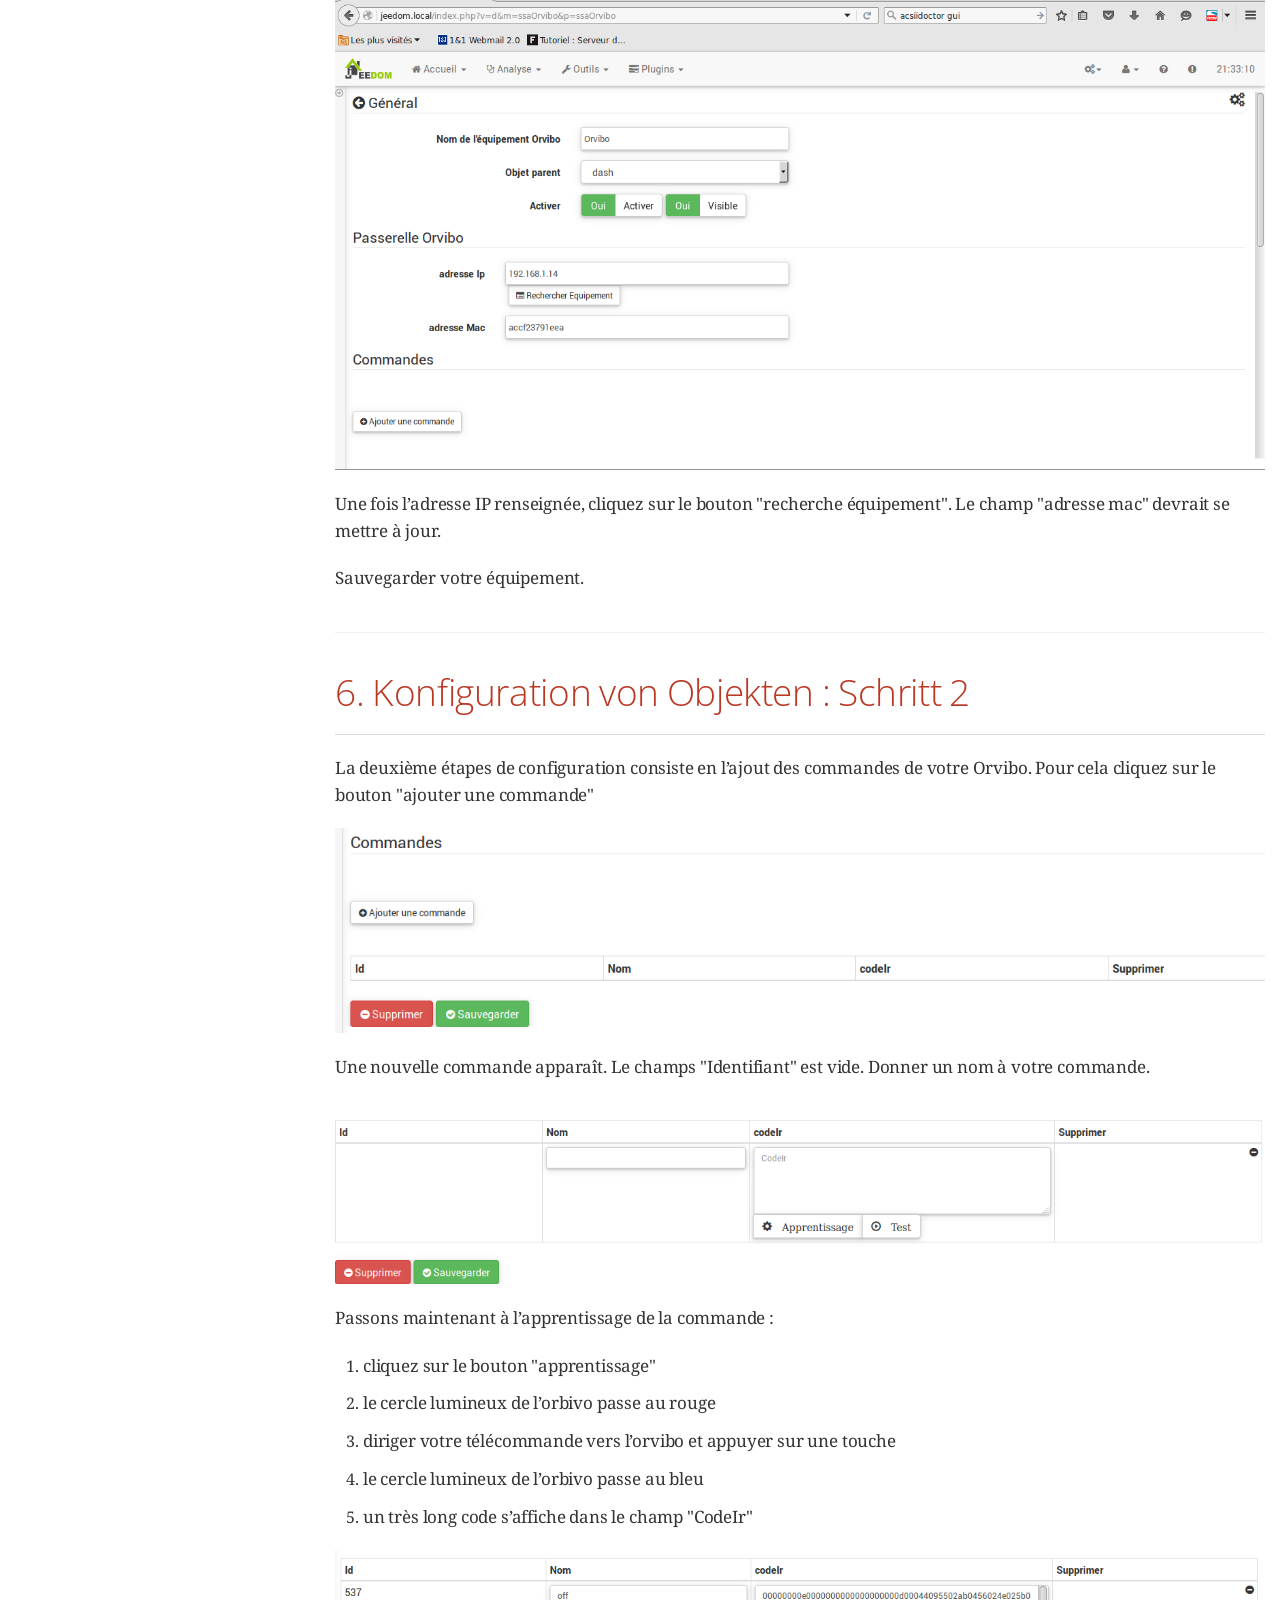
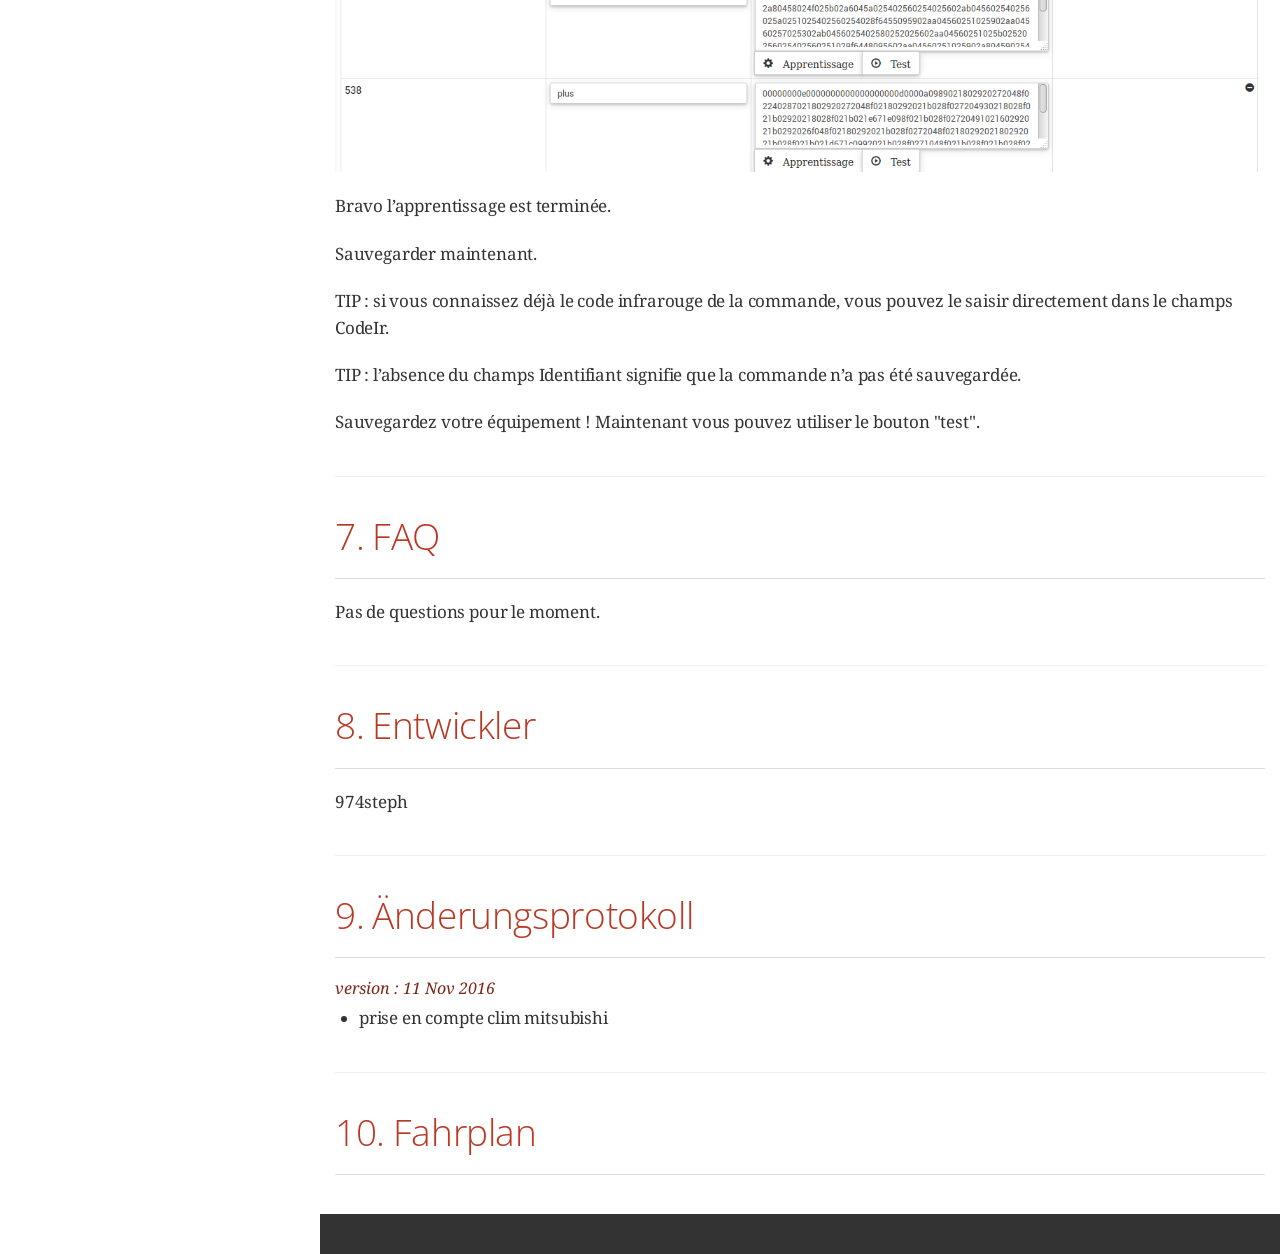
==== commit a0fae101: "[ROBOT] Action all" ====
--- a/doc/de_DE/index.html
+++ b/doc/de_DE/index.html
@@ -417,7 +417,7 @@
 <ul class="sectlevel1">
 <li><a href="#_beschreibung">1. Beschreibung</a></li>
 <li><a href="#_installation">2. Installation</a></li>
-<li><a href="#_configuration_du_allone">3. Configuration du AllOne</a>
+<li><a href="#_allone_konfiguration">3. AllOne Konfiguration</a>
 <ul class="sectlevel2">
 <li><a href="#_installation_de_wiwo_sur_son_portable_ou_sa_tablette">3.1. Installation de wiwo sur son portable ou sa tablette</a></li>
 <li><a href="#_aller_sur_la_page_ap_configuration">3.2. Aller sur la page "Ap Configuration"</a></li>
@@ -425,13 +425,13 @@
 <li><a href="#_attendre_la_fin_de_la_configuration">3.4. Attendre la fin de la configuration</a></li>
 </ul>
 </li>
-<li><a href="#_configuration_du_plugin">4. Configuration du plugin</a></li>
-<li><a href="#_configuration_d_un_objet_etape_1">5. Configuration d&#8217;un objet : etape 1</a></li>
-<li><a href="#_configuration_d_un_objet_etape_2">6. Configuration d&#8217;un objet : etape 2</a></li>
+<li><a href="#_plugin_konfiguration">4. Plugin Konfiguration</a></li>
+<li><a href="#_konfiguration_von_objekten_schritt_1">5. Konfiguration von Objekten : Schritt 1</a></li>
+<li><a href="#_konfiguration_von_objekten_schritt_2">6. Konfiguration von Objekten : Schritt 2</a></li>
 <li><a href="#_faq">7. FAQ</a></li>
-<li><a href="#_dévelopeur">8. Dévelopeur</a></li>
-<li><a href="#_changelog">9. Changelog</a></li>
-<li><a href="#_roadmap">10. Roadmap</a></li>
+<li><a href="#_entwickler">8. Entwickler</a></li>
+<li><a href="#_Änderungsprotokoll">9. Änderungsprotokoll</a></li>
+<li><a href="#_fahrplan">10. Fahrplan</a></li>
 </ul>
 </div>
 </div>
@@ -459,7 +459,7 @@
 </div>
 </div>
 <div class="sect1">
-<h2 id="_configuration_du_allone">3. Configuration du AllOne</h2>
+<h2 id="_allone_konfiguration">3. AllOne Konfiguration</h2>
 <div class="sectionbody">
 <hr>
 <div class="paragraph">
@@ -521,7 +521,7 @@
 </div>
 </div>
 <div class="sect1">
-<h2 id="_configuration_du_plugin">4. Configuration du plugin</h2>
+<h2 id="_plugin_konfiguration">4. Plugin Konfiguration</h2>
 <div class="sectionbody">
 <hr>
 <div class="paragraph">
@@ -535,7 +535,7 @@
 </div>
 </div>
 <div class="sect1">
-<h2 id="_configuration_d_un_objet_etape_1">5. Configuration d&#8217;un objet : etape 1</h2>
+<h2 id="_konfiguration_von_objekten_schritt_1">5. Konfiguration von Objekten : Schritt 1</h2>
 <div class="sectionbody">
 <hr>
 <div class="paragraph">
@@ -566,7 +566,7 @@
 </div>
 </div>
 <div class="sect1">
-<h2 id="_configuration_d_un_objet_etape_2">6. Configuration d&#8217;un objet : etape 2</h2>
+<h2 id="_konfiguration_von_objekten_schritt_2">6. Konfiguration von Objekten : Schritt 2</h2>
 <div class="sectionbody">
 <hr>
 <div class="paragraph">
@@ -642,7 +642,7 @@
 </div>
 </div>
 <div class="sect1">
-<h2 id="_dévelopeur">8. Dévelopeur</h2>
+<h2 id="_entwickler">8. Entwickler</h2>
 <div class="sectionbody">
 <hr>
 <div class="paragraph">
@@ -651,11 +651,11 @@
 </div>
 </div>
 <div class="sect1">
-<h2 id="_changelog">9. Changelog</h2>
+<h2 id="_Änderungsprotokoll">9. Änderungsprotokoll</h2>
 <div class="sectionbody">
 <hr>
 <div class="ulist">
-<div class="title">version : 11 nov 2016</div>
+<div class="title">version : 11 Nov 2016</div>
 <ul>
 <li>
 <p>prise en compte clim mitsubishi</p>
@@ -665,7 +665,7 @@
 </div>
 </div>
 <div class="sect1">
-<h2 id="_roadmap">10. Roadmap</h2>
+<h2 id="_fahrplan">10. Fahrplan</h2>
 <div class="sectionbody">
 <hr>
 </div>
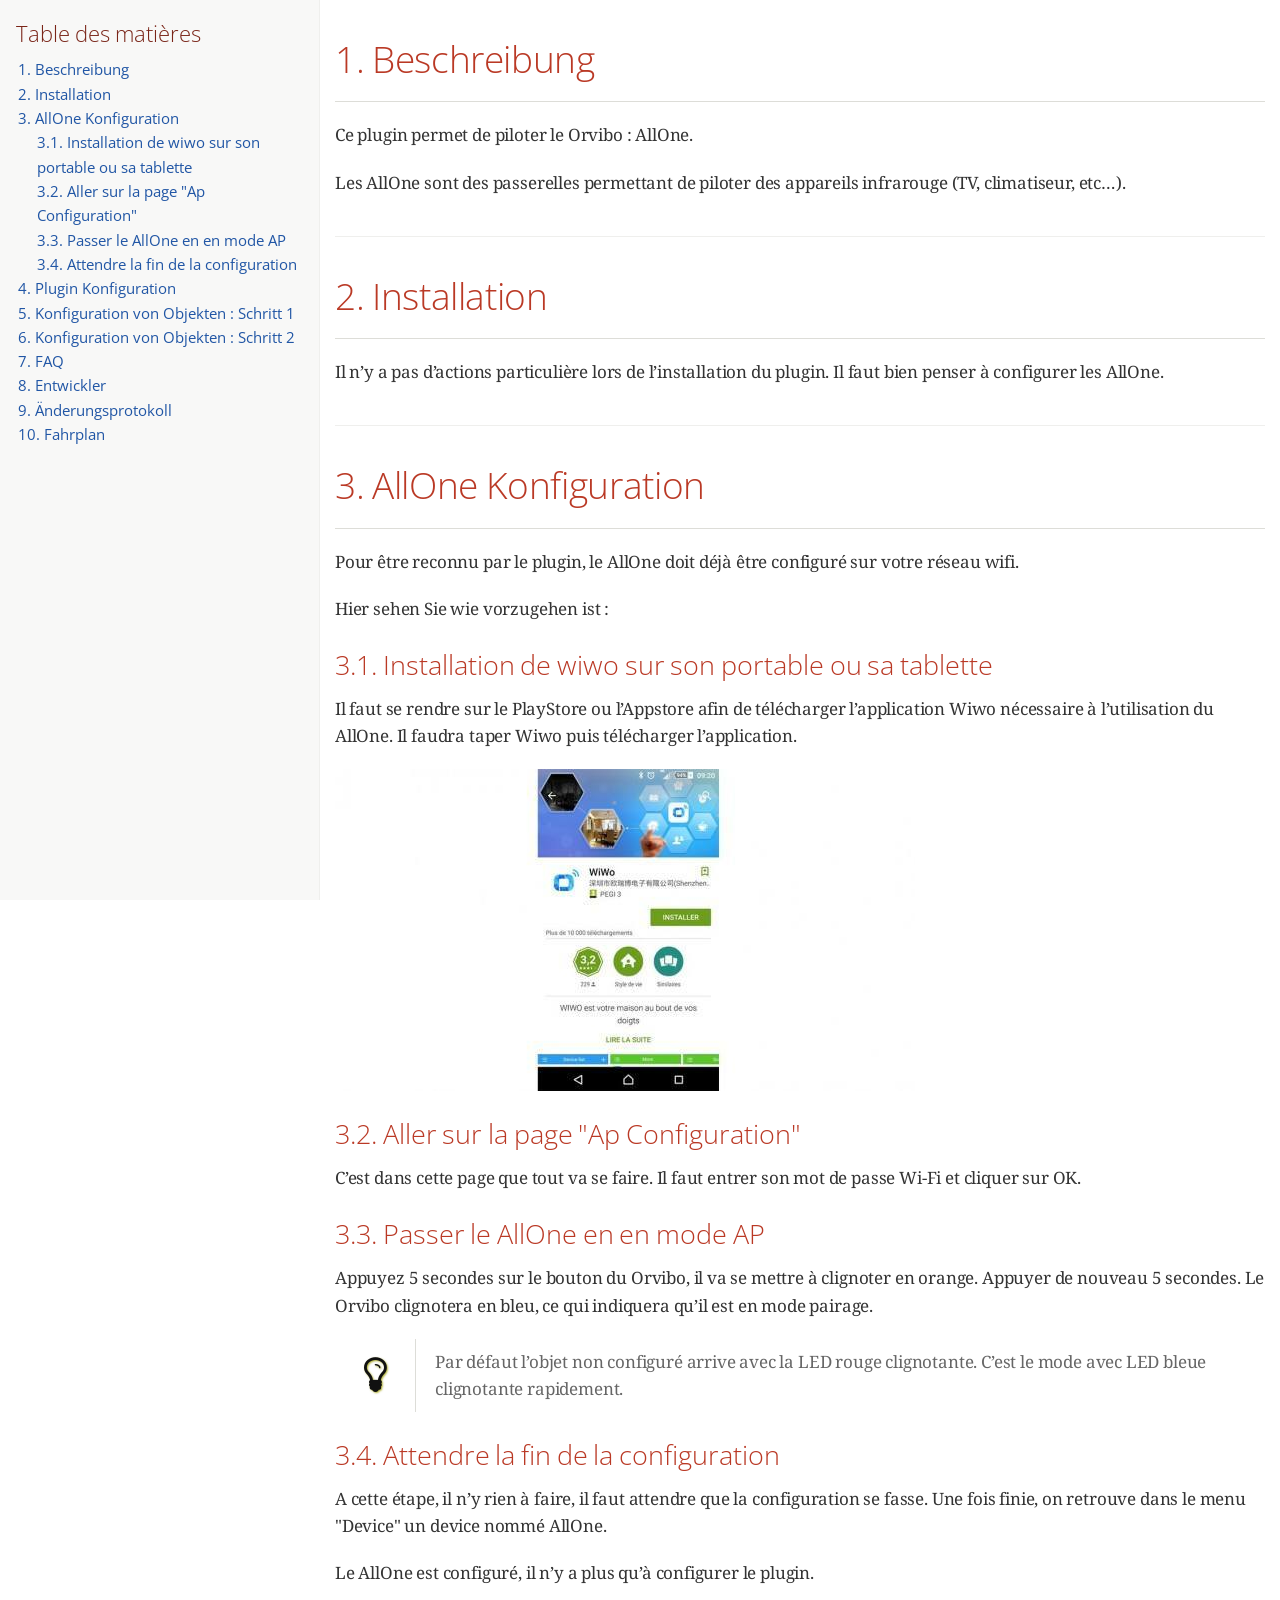
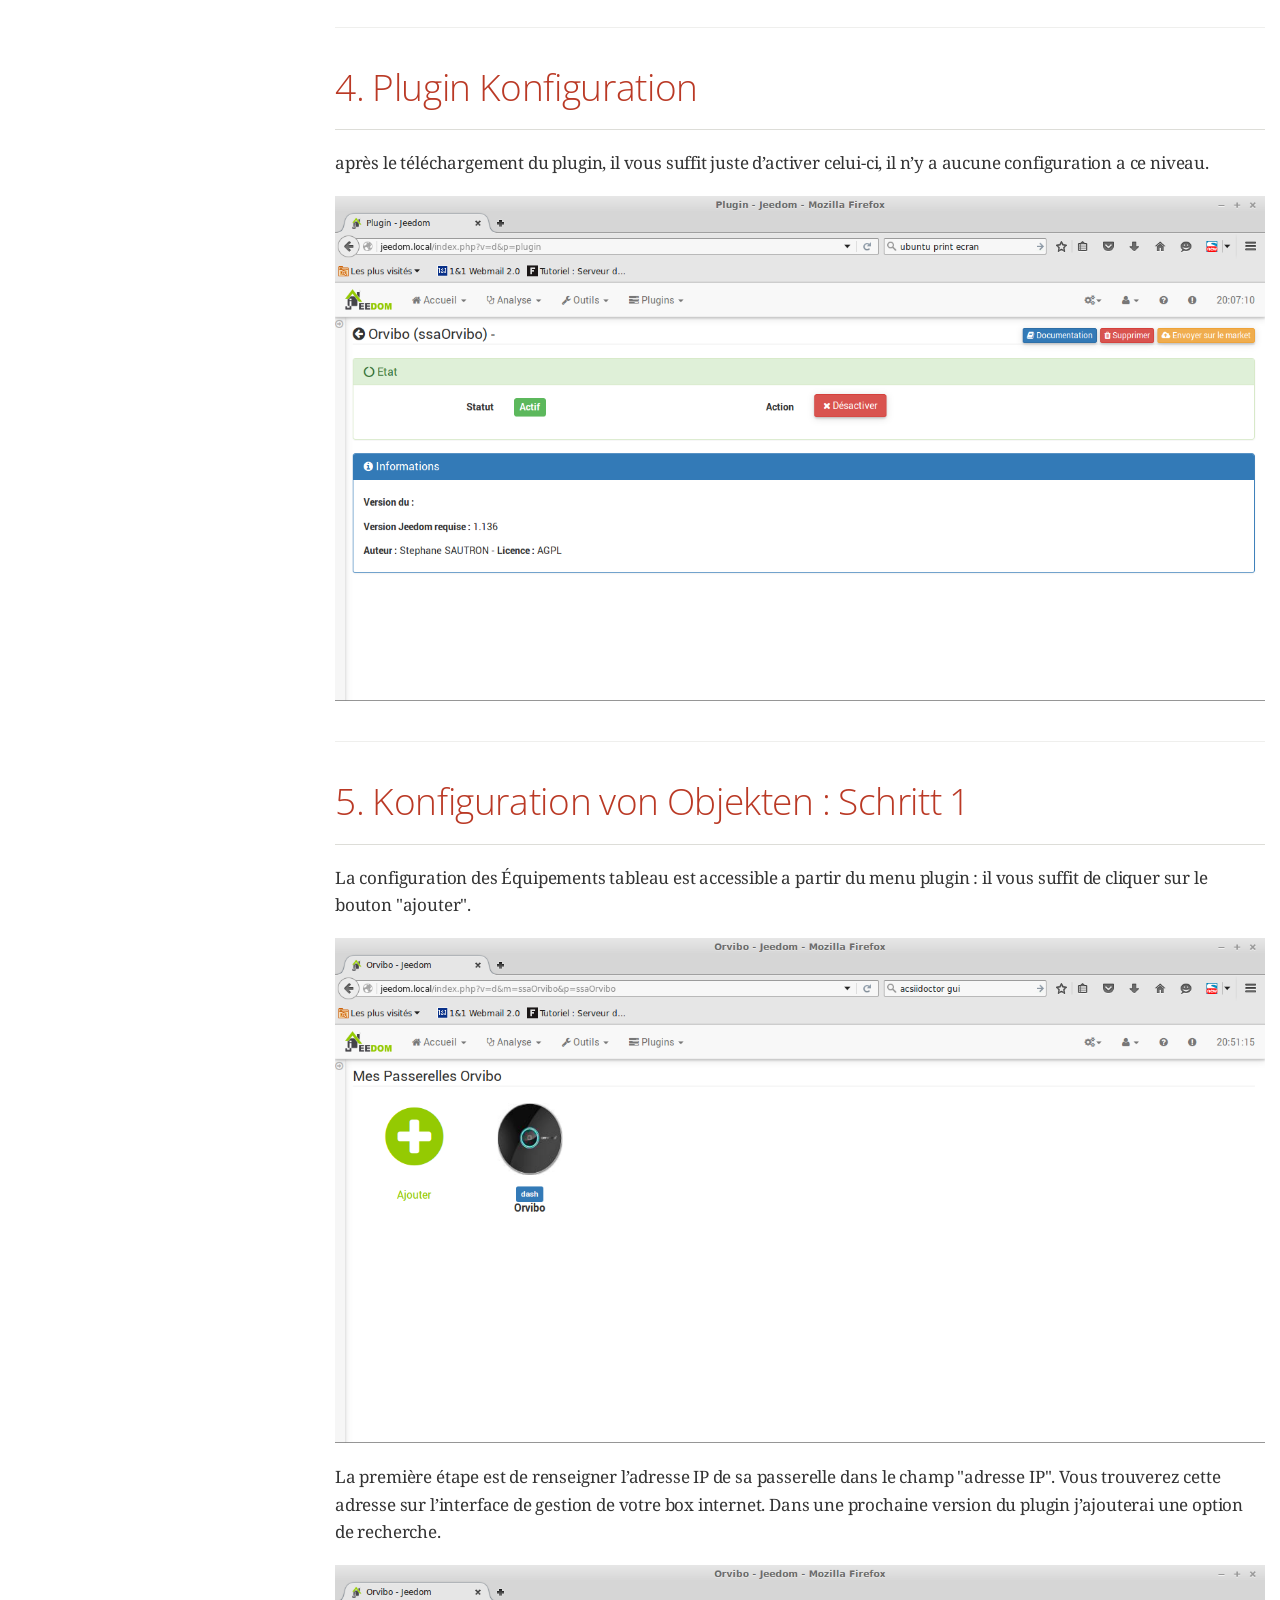
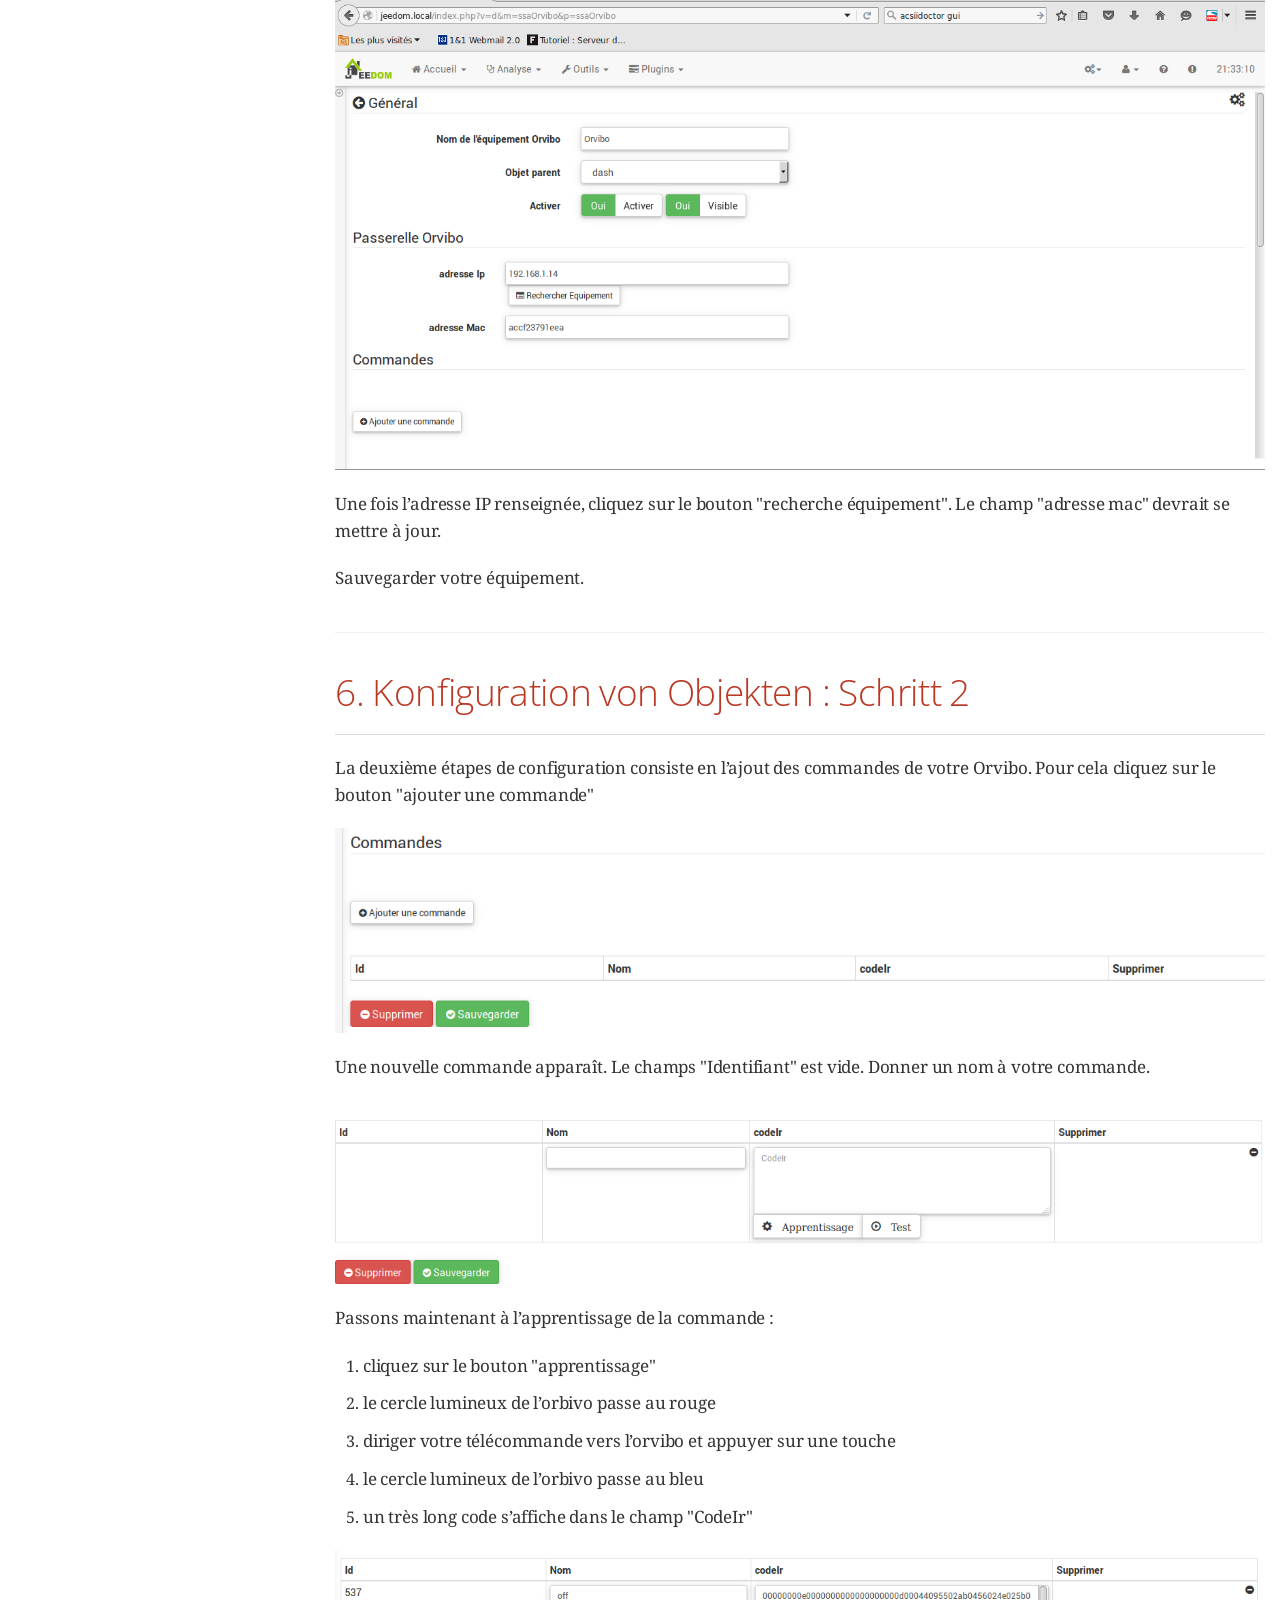
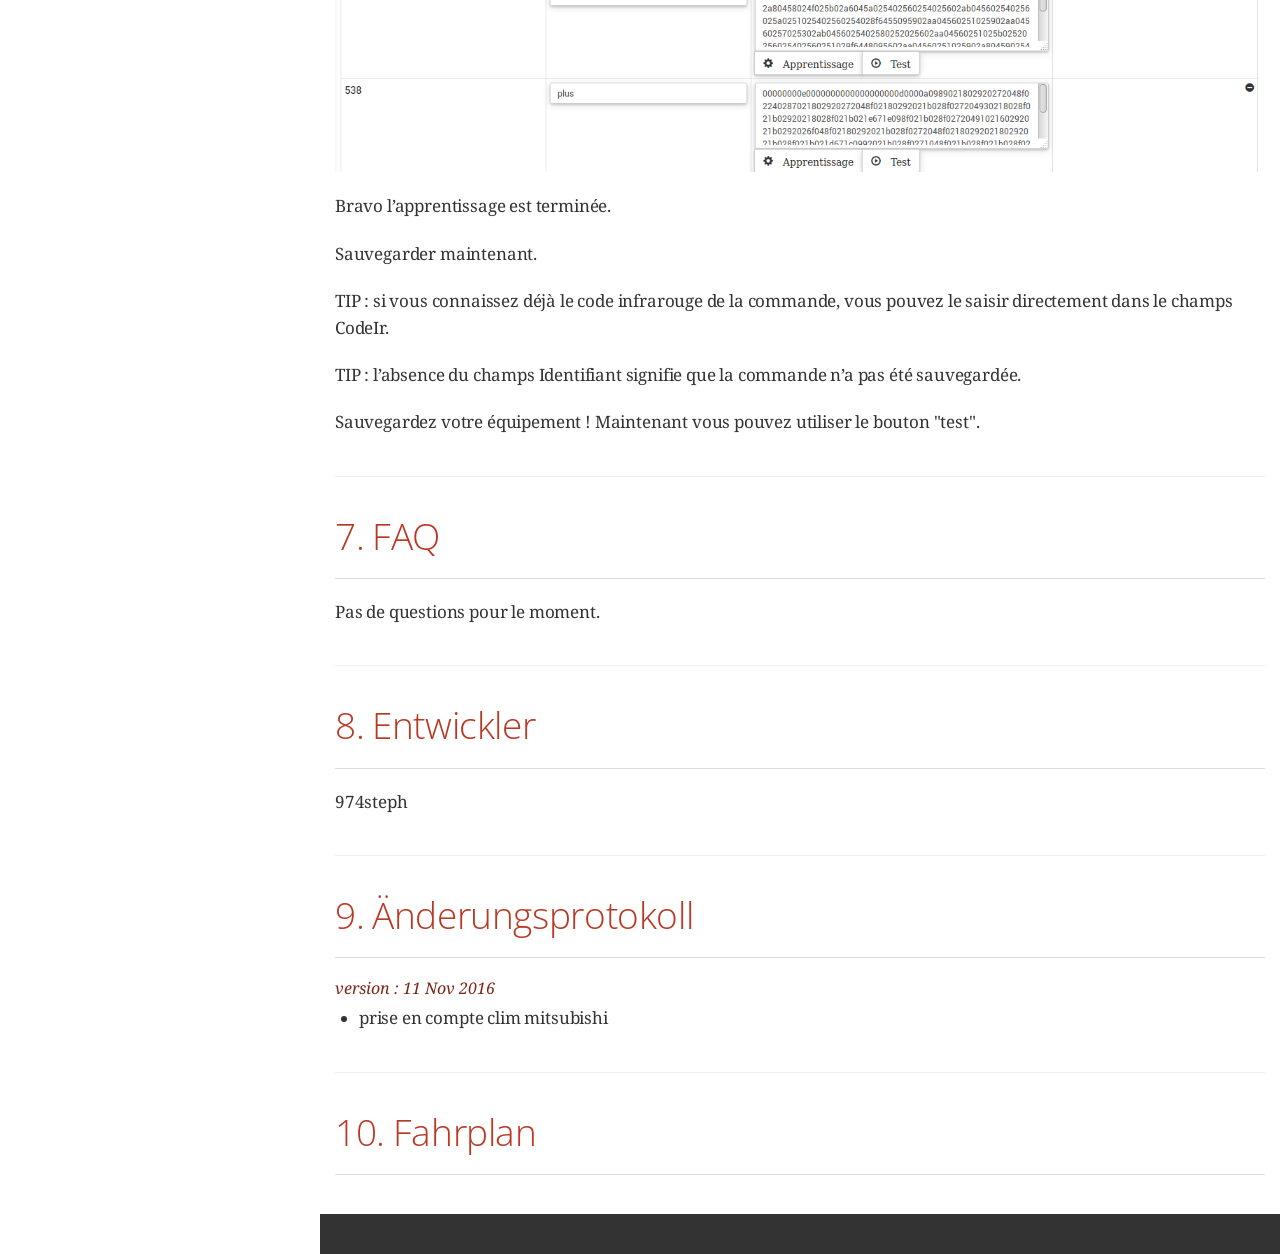
==== commit 617ef09c: "[ROBOT] Action all" ====
--- a/doc/de_DE/index.html
+++ b/doc/de_DE/index.html
@@ -466,7 +466,7 @@
 <p>Pour être reconnu par le plugin, le AllOne doit déjà être configuré sur votre réseau wifi.</p>
 </div>
 <div class="paragraph">
-<p>voici comment procéder :</p>
+<p>Hier sehen Sie wie vorzugehen ist :</p>
 </div>
 <div class="sect2">
 <h3 id="_installation_de_wiwo_sur_son_portable_ou_sa_tablette">3.1. Installation de wiwo sur son portable ou sa tablette</h3>
